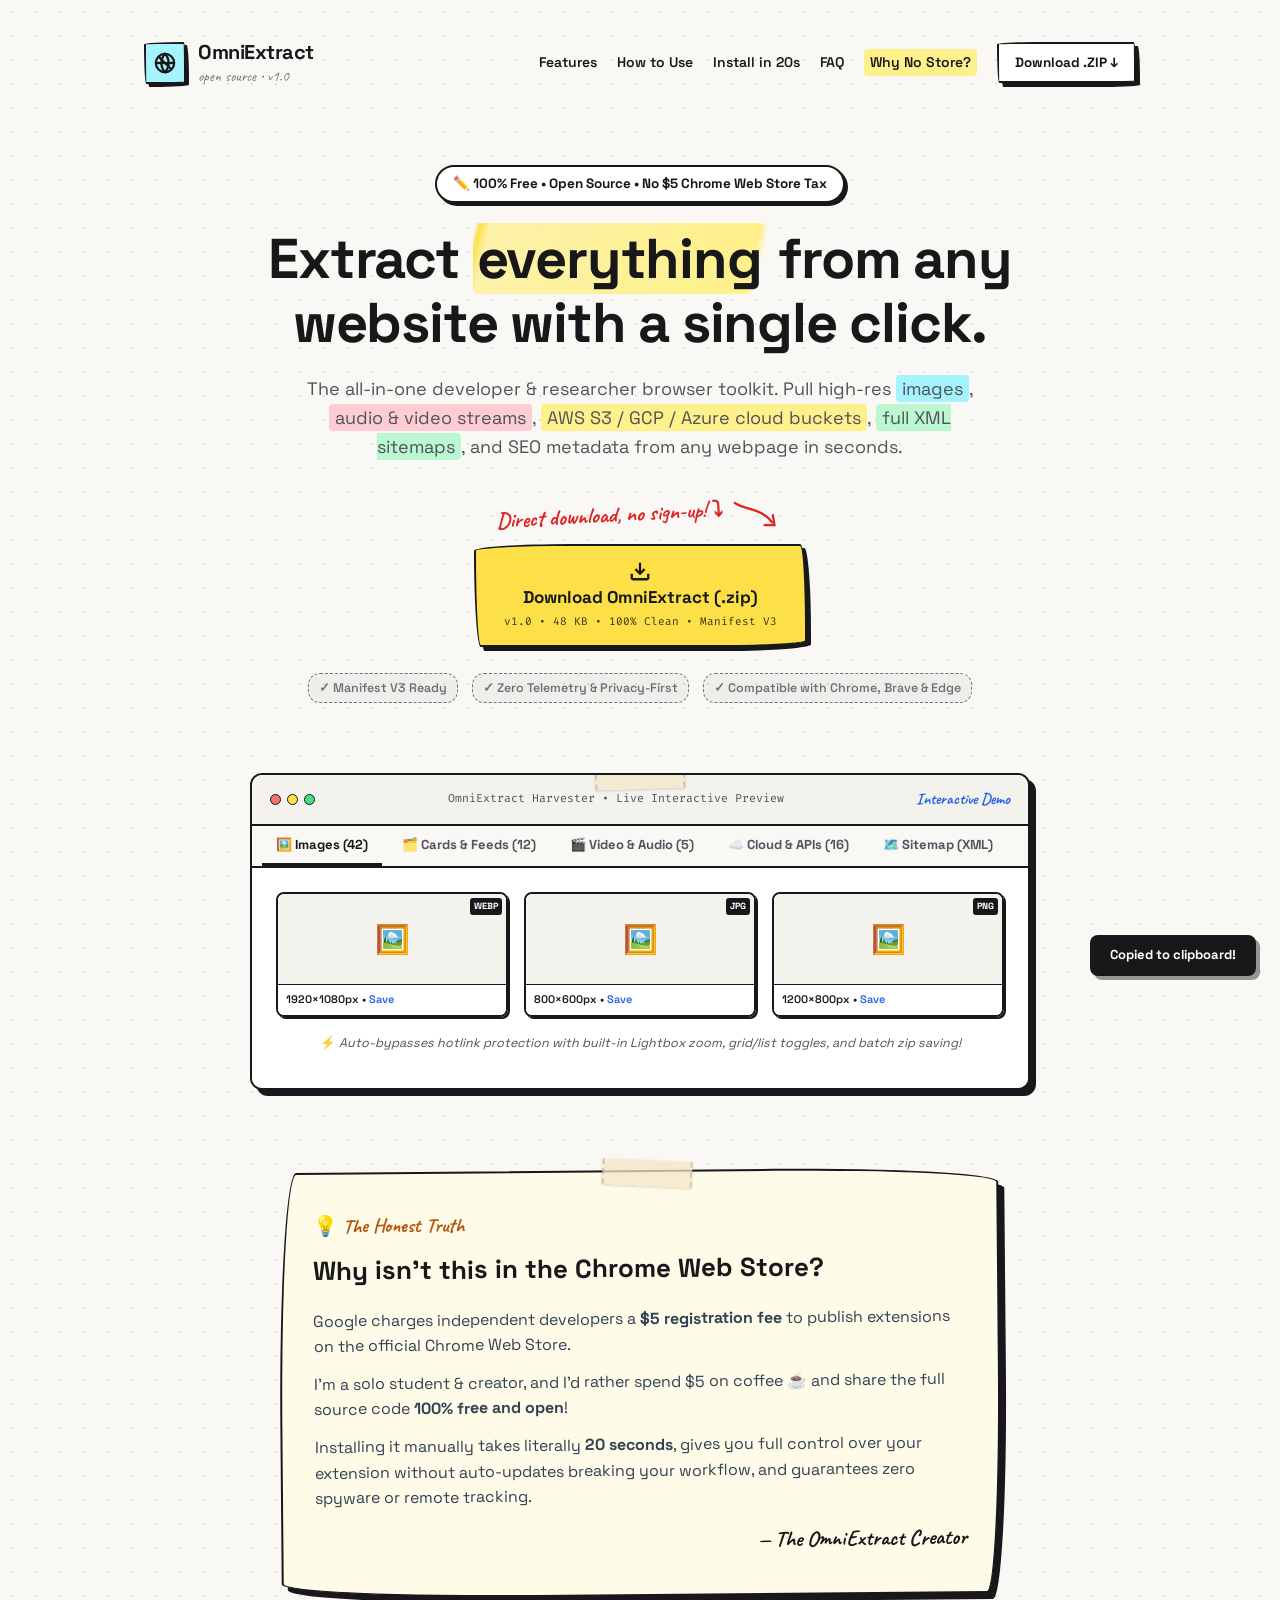
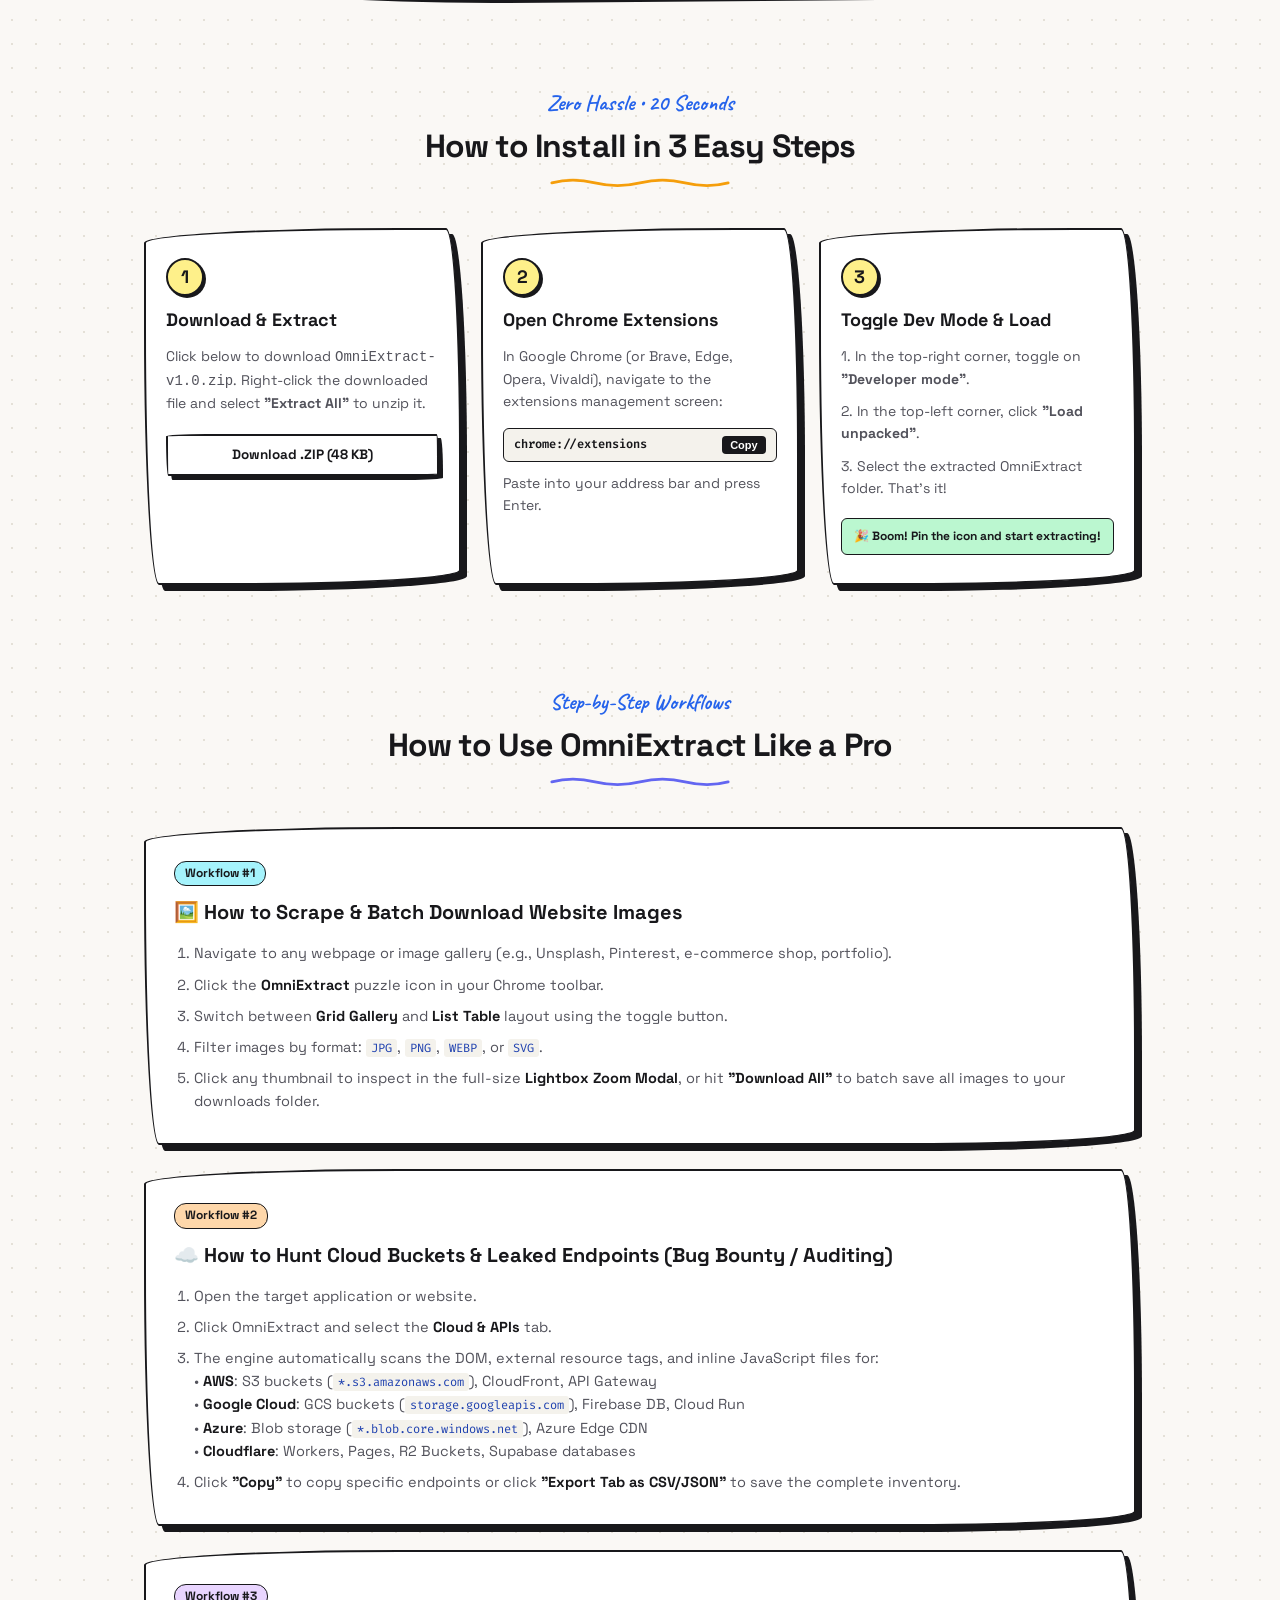
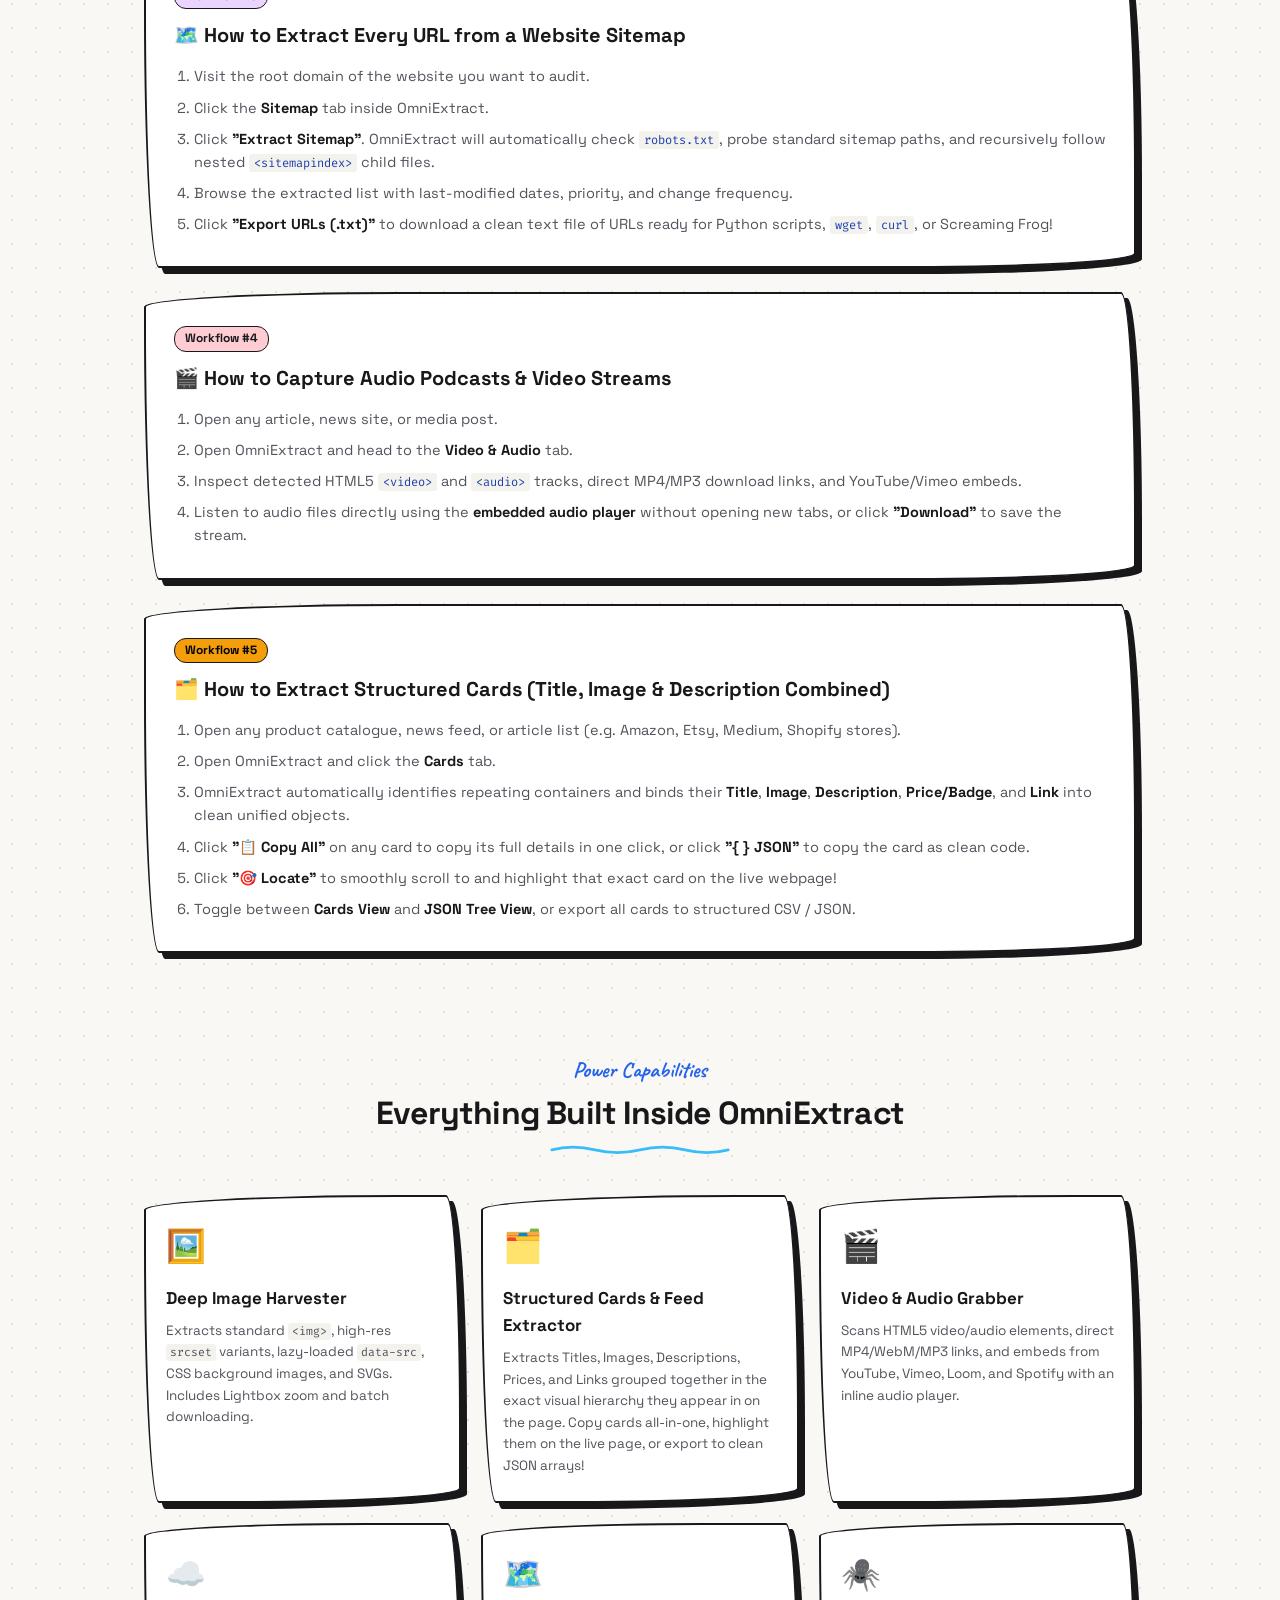
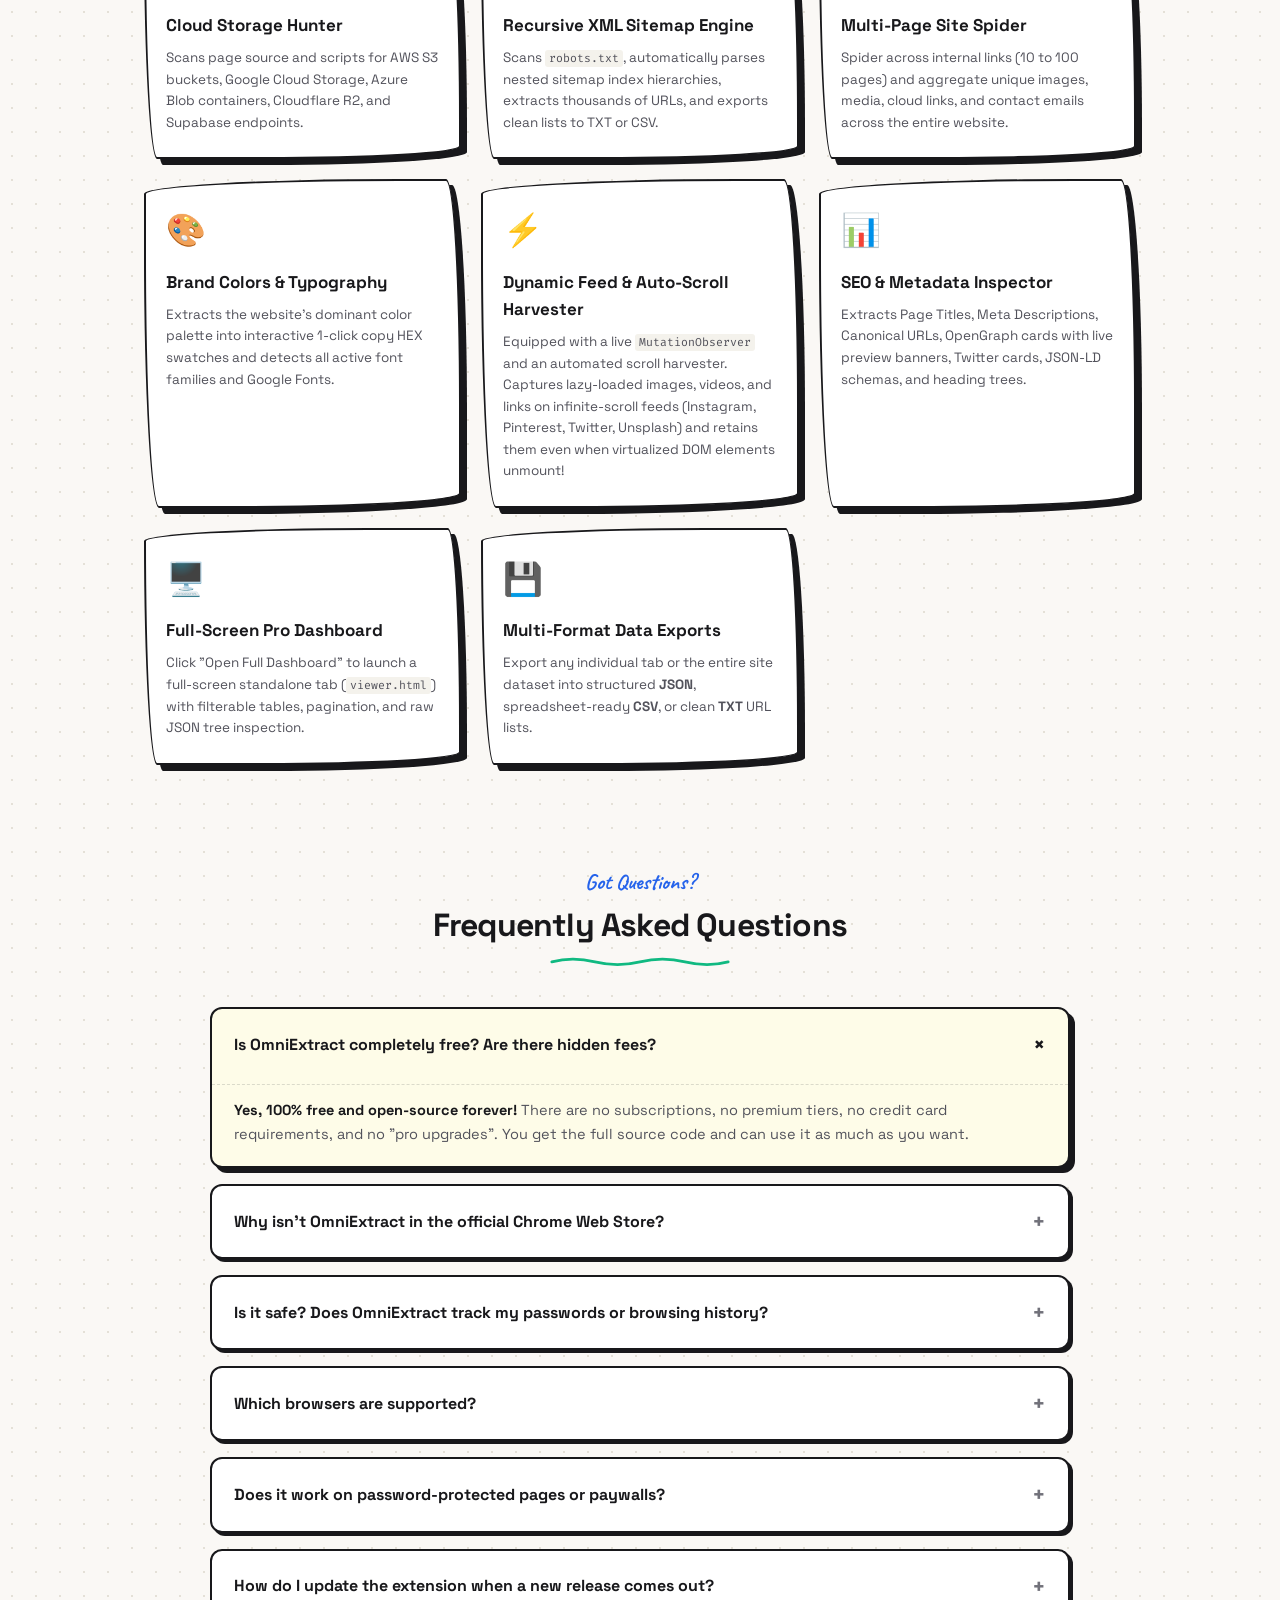
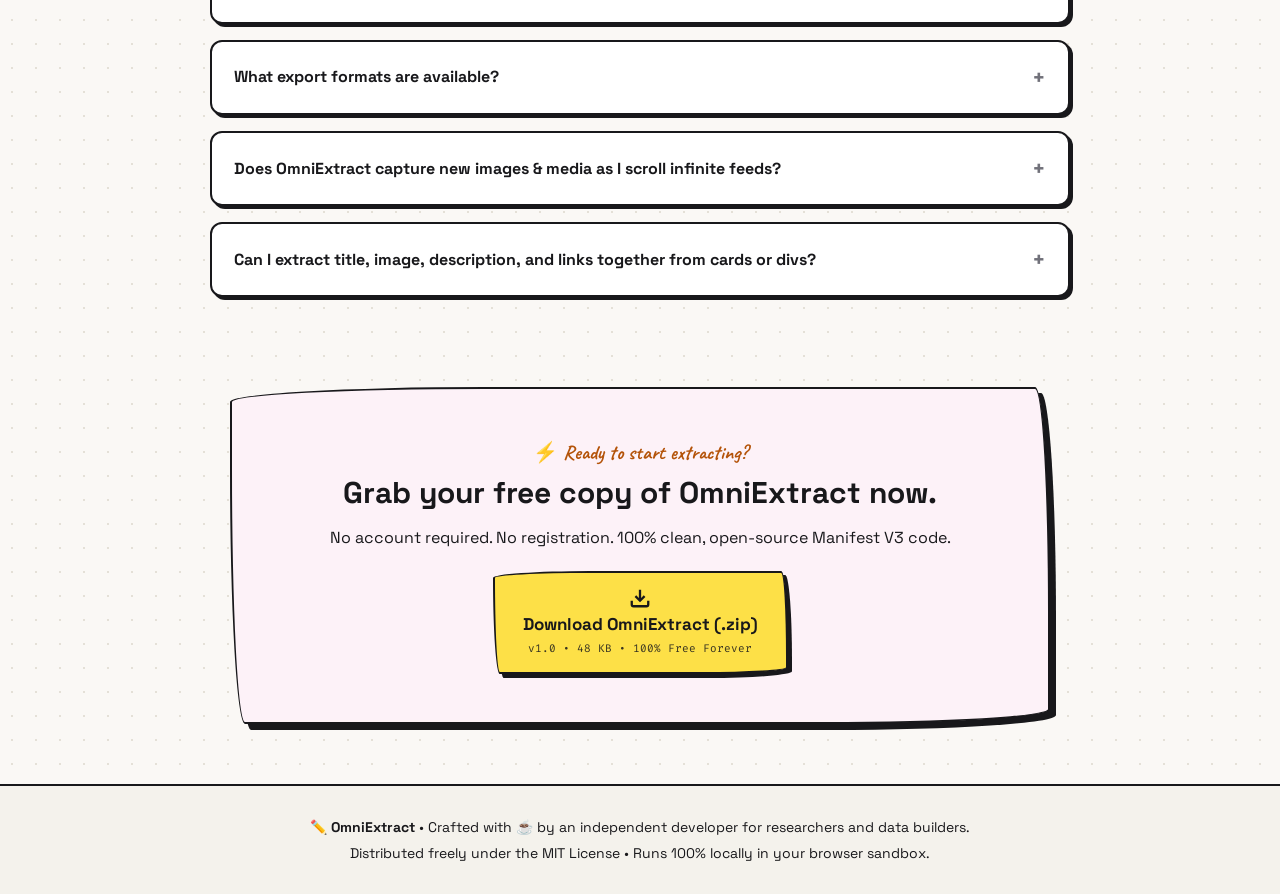
==== website/index.html @ 0bbda132 "Add promotional landing website and offline distribution docs" ====
<!DOCTYPE html>
<html lang="en">
<head>
  <meta charset="UTF-8">
  <meta name="viewport" content="width=device-width, initial-scale=1.0">
  
  <!-- Primary SEO Meta Tags -->
  <title>OmniExtract — The Free Minimalist Web Data, Cloud & Sitemap Harvester</title>
  <meta name="title" content="OmniExtract — The Free Minimalist Web Data, Cloud & Sitemap Harvester">
  <meta name="description" content="OmniExtract is a free, open-source Chrome extension to extract images, video, audio, cloud service links (AWS S3, GCP, Azure Blob), meta descriptions, and whole-website XML sitemaps in 1 click. No Chrome Web Store fee needed.">
  <meta name="keywords" content="chrome extension, web scraper, sitemap extractor, s3 bucket finder, download website images, extract sitemap urls, cloud links extractor, aws s3 extractor, gcp storage finder, video audio scraper, seo metadata extractor, free web scraper extension">
  <meta name="author" content="OmniExtract Open Source Community">
  <meta name="robots" content="index, follow">
  <meta name="theme-color" content="#fde047">
  <link rel="canonical" href="https://omniextract.org/">

  <!-- Open Graph / Facebook -->
  <meta property="og:type" content="website">
  <meta property="og:url" content="https://omniextract.org/">
  <meta property="og:title" content="OmniExtract — The Free Minimalist Web Harvester">
  <meta property="og:description" content="Extract all images, videos, audio, cloud buckets (AWS/GCP/Azure), metadata, and whole-website sitemaps in 1 click. 100% Free and Open Source.">
  <meta property="og:image" content="icons/icon128.png">
  <meta property="og:site_name" content="OmniExtract">

  <!-- Twitter Card -->
  <meta name="twitter:card" content="summary_large_image">
  <meta name="twitter:url" content="https://omniextract.org/">
  <meta name="twitter:title" content="OmniExtract — The Free Minimalist Web Harvester">
  <meta name="twitter:description" content="Extract images, video, audio, cloud buckets, and sitemaps from any website with 1 click. Zero paywalls, zero tracking.">
  <meta name="twitter:image" content="icons/icon128.png">

  <!-- Favicon -->
  <link rel="icon" type="image/png" sizes="32x32" href="icons/icon32.png">
  <link rel="icon" type="image/png" sizes="16x16" href="icons/icon16.png">

  <!-- Google Fonts: Space Grotesk, Caveat, Fira Code -->
  <link rel="preconnect" href="https://fonts.googleapis.com">
  <link rel="preconnect" href="https://fonts.gstatic.com" crossorigin>
  <link href="https://fonts.googleapis.com/css2?family=Caveat:wght@600;700&family=Fira+Code:wght@400;600&family=Space+Grotesk:wght@500;700;800&display=swap" rel="stylesheet">
  
  <link rel="stylesheet" href="style.css">

  <!-- Structured Data: SoftwareApplication, FAQPage, HowTo -->
  <script type="application/ld+json">
  {
    "@context": "https://schema.org",
    "@graph": [
      {
        "@type": "SoftwareApplication",
        "name": "OmniExtract",
        "operatingSystem": "Chrome, Brave, Edge, Opera, Chromium",
        "applicationCategory": "BrowserExtension",
        "description": "A powerful, privacy-first Chrome extension for extracting images, audio, video, cloud buckets (AWS/GCP/Azure), and XML sitemaps.",
        "offers": {
          "@type": "Offer",
          "price": "0.00",
          "priceCurrency": "USD"
        },
        "aggregateRating": {
          "@type": "AggregateRating",
          "ratingValue": "4.9",
          "ratingCount": "128"
        }
      },
      {
        "@type": "HowTo",
        "name": "How to Install OmniExtract Chrome Extension Manually",
        "description": "Install OmniExtract for free without paying the Chrome Web Store tax in 20 seconds.",
        "step": [
          {
            "@type": "HowToStep",
            "name": "Download and Unzip",
            "text": "Download the OmniExtract-v1.0.zip archive and extract it on your computer."
          },
          {
            "@type": "HowToStep",
            "name": "Open Extensions Manager",
            "text": "Navigate to chrome://extensions in your browser address bar."
          },
          {
            "@type": "HowToStep",
            "name": "Enable Developer Mode and Load Unpacked",
            "text": "Turn on Developer mode toggle in the top-right corner, click Load unpacked, and choose the extracted folder."
          }
        ]
      },
      {
        "@type": "FAQPage",
        "mainEntity": [
          {
            "@type": "Question",
            "name": "Why isn't OmniExtract in the Chrome Web Store?",
            "acceptedAnswer": {
              "@type": "Answer",
              "text": "Google charges developers a $5 registration fee to publish on the Chrome Web Store. OmniExtract is built as a 100% free, open-source project, so you can install it directly without middleman fees or auto-update restrictions."
            }
          },
          {
            "@type": "Question",
            "name": "Is OmniExtract safe to use and does it track my browsing?",
            "acceptedAnswer": {
              "@type": "Answer",
              "text": "OmniExtract runs 100% locally inside your browser. It does not send data to any external server, contains zero analytics or telemetry, and all source code is completely unminified and inspectable."
            }
          },
          {
            "@type": "Question",
            "name": "Can OmniExtract extract images and cloud links from password-protected sites?",
            "acceptedAnswer": {
              "@type": "Answer",
              "text": "Yes! Because OmniExtract runs directly within your active browser tab, it has access to the rendered DOM of pages you are logged into, bypassing external scraping barriers."
            }
          },
          {
            "@type": "Question",
            "name": "How do I extract all URLs from an XML sitemap?",
            "acceptedAnswer": {
              "@type": "Answer",
              "text": "Navigate to any website, open OmniExtract, click the Sitemap tab, and click 'Extract Sitemap'. The extension will automatically detect robots.txt, parse nested sitemap indexes, and list all URLs with export options."
            }
          },
          {
            "@type": "Question",
            "name": "Does OmniExtract capture items on infinite scroll pages?",
            "acceptedAnswer": {
              "@type": "Answer",
              "text": "Yes. OmniExtract uses an in-memory accumulator and MutationObserver to capture new images, media, and cloud links dynamically as you scroll, and features an automated hands-free Auto-Scroll harvester engine."
            }
          }
        ]
      }
    ]
  }
  </script>
</head>
<body>

  <!-- Sketchbook Paper Texture -->
  <div class="paper-bg"></div>

  <!-- Header -->
  <header class="header">
    <div class="logo-group">
      <div class="logo-box">
        <svg viewBox="0 0 24 24" width="22" height="22" fill="none" stroke="currentColor" stroke-width="2.5">
          <circle cx="12" cy="12" r="10"/>
          <path d="m4.93 4.93 14.14 14.14"/>
          <path d="M12 2a15.3 15.3 0 0 1 4 10 15.3 15.3 0 0 1-4 10 15.3 15.3 0 0 1-4-10 15.3 15.3 0 0 1 4-10z"/>
          <path d="M2 12h20"/>
        </svg>
      </div>
      <div>
        <span class="logo-title">OmniExtract</span>
        <span class="logo-sub">open source • v1.0</span>
      </div>
    </div>

    <nav class="nav-links">
      <a href="#features" class="nav-item">Features</a>
      <a href="#how-to-use" class="nav-item">How to Use</a>
      <a href="#install" class="nav-item">Install in 20s</a>
      <a href="#faq" class="nav-item">FAQ</a>
      <a href="#why-no-store" class="nav-item highlight-link">Why No Store?</a>
      <a href="OmniExtract-v1.0.zip" download class="btn-sketchy btn-sm header-cta">
        Download .ZIP ↓
      </a>
    </nav>
  </header>

  <!-- Hero Section -->
  <main class="container">
    <section class="hero-section">
      <div class="badge-tag">
        <span>✏️ 100% Free • Open Source • No $5 Chrome Web Store Tax</span>
      </div>

      <h1 class="hero-heading">
        Extract <span class="marker-yellow">everything</span> from any website with a single click.
      </h1>

      <p class="hero-subtext">
        The all-in-one developer & researcher browser toolkit. Pull high-res 
        <span class="highlight-cyan">images</span>, <span class="highlight-pink">audio & video streams</span>, 
        <span class="highlight-yellow">AWS S3 / GCP / Azure cloud buckets</span>, 
        <span class="highlight-green">full XML sitemaps</span>, and SEO metadata from any webpage in seconds.
      </p>

      <!-- Primary CTA Area with Hand-drawn Arrow -->
      <div class="cta-wrapper">
        <div class="doodle-arrow-container">
          <span class="doodle-note">Direct download, no sign-up! ⤵</span>
          <svg class="hand-arrow" viewBox="0 0 60 40" width="55" height="36" fill="none" stroke="currentColor" stroke-width="2.5">
            <path d="M5 5 C 20 15, 35 10, 48 28"/>
            <path d="M38 30 L 50 30 L 48 18"/>
          </svg>
        </div>

        <a href="OmniExtract-v1.0.zip" download class="btn-sketchy btn-lg btn-download">
          <svg viewBox="0 0 24 24" width="22" height="22" fill="none" stroke="currentColor" stroke-width="2.5">
            <path d="M21 15v4a2 2 0 0 1-2 2H5a2 2 0 0 1-2-2v-4"/>
            <polyline points="7 10 12 15 17 10"/>
            <line x1="12" x2="12" y1="15" y2="3"/>
          </svg>
          <span>Download OmniExtract (.zip)</span>
          <span class="btn-sub">v1.0 • 48 KB • 100% Clean • Manifest V3</span>
        </a>

        <div class="trust-pills">
          <span class="pill-item">✓ Manifest V3 Ready</span>
          <span class="pill-item">✓ Zero Telemetry & Privacy-First</span>
          <span class="pill-item">✓ Compatible with Chrome, Brave & Edge</span>
        </div>
      </div>
    </section>

    <!-- Interactive Sketchy UI Mockup -->
    <section class="mockup-section">
      <div class="sketch-card mockup-box">
        <div class="tape-strip top-tape"></div>
        <div class="mockup-header">
          <div class="window-dots">
            <span class="dot dot-red"></span>
            <span class="dot dot-yellow"></span>
            <span class="dot dot-green"></span>
          </div>
          <span class="mockup-url">OmniExtract Harvester • Live Interactive Preview</span>
          <span class="sketch-badge">Interactive Demo</span>
        </div>

        <!-- Mockup Tab Bar -->
        <div class="mockup-tabs">
          <button class="m-tab active" data-target="m-images">🖼️ Images (42)</button>
          <button class="m-tab" data-target="m-cards">🗂️ Cards & Feeds (12)</button>
          <button class="m-tab" data-target="m-media">🎬 Video & Audio (5)</button>
          <button class="m-tab" data-target="m-cloud">☁️ Cloud & APIs (16)</button>
          <button class="m-tab" data-target="m-sitemap">🗺️ Sitemap (XML)</button>
        </div>

        <!-- Mockup Screen Content -->
        <div class="mockup-body">
          <!-- View 1: Images -->
          <div class="m-view active" id="m-images">
            <div class="sketch-grid">
              <div class="sketch-tile">
                <div class="tile-img-box">
                  <span class="doodle-img-icon">🖼️</span>
                  <span class="tile-badge">WEBP</span>
                </div>
                <div class="tile-info">1920×1080px • <span class="action-txt">Save</span></div>
              </div>
              <div class="sketch-tile">
                <div class="tile-img-box">
                  <span class="doodle-img-icon">🖼️</span>
                  <span class="tile-badge">JPG</span>
                </div>
                <div class="tile-info">800×600px • <span class="action-txt">Save</span></div>
              </div>
              <div class="sketch-tile">
                <div class="tile-img-box">
                  <span class="doodle-img-icon">🖼️</span>
                  <span class="tile-badge">PNG</span>
                </div>
                <div class="tile-info">1200×800px • <span class="action-txt">Save</span></div>
              </div>
            </div>
            <div class="m-caption">
              ⚡ <em>Auto-bypasses hotlink protection with built-in Lightbox zoom, grid/list toggles, and batch zip saving!</em>
            </div>
          </div>

          <!-- View 2: Cards & Structured Feeds -->
          <div class="m-view" id="m-cards">
            <div class="sketch-list">
              <div class="sketch-list-row" style="align-items: flex-start; gap: 12px;">
                <div style="width: 48px; height: 44px; background: #e2e8f0; border: 1.5px solid #000; border-radius: 4px; display: flex; align-items: center; justify-content: center; font-size: 20px; flex-shrink: 0;">👟</div>
                <div class="row-text" style="flex: 1;">
                  <div style="display: flex; justify-content: space-between; align-items: center;">
                    <strong>Nike Air Max Pro 2026</strong>
                    <span class="sketch-pill pill-orange">$149.99</span>
                  </div>
                  <small style="display: block; margin-top: 2px;">Running shoes with air cushioning and breathable mesh.</small>
                  <div style="display: flex; gap: 10px; margin-top: 4px; font-size: 11px;">
                    <span class="action-txt">📋 Copy All</span>
                    <span class="action-txt">{ } JSON</span>
                    <span class="action-txt">🎯 Locate</span>
                  </div>
                </div>
              </div>

              <div class="sketch-list-row" style="align-items: flex-start; gap: 12px;">
                <div style="width: 48px; height: 44px; background: #e2e8f0; border: 1.5px solid #000; border-radius: 4px; display: flex; align-items: center; justify-content: center; font-size: 20px; flex-shrink: 0;">☁️</div>
                <div class="row-text" style="flex: 1;">
                  <div style="display: flex; justify-content: space-between; align-items: center;">
                    <strong>AWS Multi-Cloud Solution</strong>
                    <span class="sketch-pill pill-cyan">Architecture</span>
                  </div>
                  <small style="display: block; margin-top: 2px;">High availability S3 storage and Dataproc compute analytics.</small>
                  <div style="display: flex; gap: 10px; margin-top: 4px; font-size: 11px;">
                    <span class="action-txt">📋 Copy All</span>
                    <span class="action-txt">{ } JSON</span>
                    <span class="action-txt">🎯 Locate</span>
                  </div>
                </div>
              </div>
            </div>
            <div class="m-caption">
              ⚡ <em>Extracts Title, Image, Description, Price, and Link together in exact visual order!</em>
            </div>
          </div>

          <!-- View 3: Video & Audio -->
          <div class="m-view" id="m-media">
            <div class="sketch-list">
              <div class="sketch-list-row">
                <span class="row-icon">🎬</span>
                <div class="row-text">
                  <strong>Cloud-Architecture-Demo.mp4</strong>
                  <small>HTML5 Video Element • 1080p</small>
                </div>
                <span class="sketch-pill pill-pink">MP4</span>
              </div>
              <div class="sketch-list-row">
                <span class="row-icon">🎧</span>
                <div class="row-text">
                  <strong>Engineering-Podcast-Ep-1.mp3</strong>
                  <small>Playable inline audio player embedded</small>
                </div>
                <span class="sketch-pill pill-cyan">MP3</span>
              </div>
              <div class="sketch-list-row">
                <span class="row-icon">📺</span>
                <div class="row-text">
                  <strong>YouTube Cloud Walkthrough</strong>
                  <small>Embedded &lt;iframe&gt; player</small>
                </div>
                <span class="sketch-pill pill-yellow">YOUTUBE</span>
              </div>
            </div>
          </div>

          <!-- View 3: Cloud & APIs -->
          <div class="m-view" id="m-cloud">
            <div class="sketch-list">
              <div class="sketch-list-row">
                <span class="row-icon">☁️</span>
                <div class="row-text">
                  <code>https://my-bucket.s3.amazonaws.com/data.parquet</code>
                  <small>AWS • S3 Object Storage</small>
                </div>
                <span class="sketch-pill pill-orange">AWS</span>
              </div>
              <div class="sketch-list-row">
                <span class="row-icon">🗄️</span>
                <div class="row-text">
                  <code>https://storage.googleapis.com/analytics/lake.csv</code>
                  <small>Google Cloud • Storage Bucket</small>
                </div>
                <span class="sketch-pill pill-blue">GCP</span>
              </div>
              <div class="sketch-list-row">
                <span class="row-icon">📦</span>
                <div class="row-text">
                  <code>https://corp.blob.core.windows.net/backups.tar.gz</code>
                  <small>Microsoft Azure • Blob Storage Container</small>
                </div>
                <span class="sketch-pill pill-cyan">AZURE</span>
              </div>
            </div>
          </div>

          <!-- View 4: Sitemap -->
          <div class="m-view" id="m-sitemap">
            <div class="sketch-sitemap">
              <div class="sitemap-tag">✅ Discovered via <code>robots.txt</code> &bull; 7 URLs Found</div>
              <ul class="sitemap-tree">
                <li>📄 <code>/index.html</code> (Priority: 1.0 &bull; Daily)</li>
                <li>📄 <code>/products/s3-accelerator.html</code> (Priority: 0.9 &bull; Weekly)</li>
                <li>📄 <code>/products/gcs-connector.html</code> (Priority: 0.9 &bull; Weekly)</li>
                <li>📄 <code>/whitepapers/cloud-benchmark.pdf</code> (Document Link)</li>
              </ul>
            </div>
          </div>
        </div>
      </div>
    </section>

    <!-- Why Not on the Chrome Web Store? (The Relatable Story Card) -->
    <section id="why-no-store" class="why-card-section">
      <div class="sketch-card tape-card">
        <div class="tape-strip center-tape"></div>
        <div class="story-content">
          <span class="sketch-tag">💡 The Honest Truth</span>
          <h2>Why isn't this in the Chrome Web Store?</h2>
          <p>
            Google charges independent developers a <strong>$5 registration fee</strong> to publish extensions 
            on the official Chrome Web Store.
          </p>
          <p>
            I'm a solo student & creator, and I'd rather spend $5 on coffee ☕ and share the full source code 
            <strong>100% free and open</strong>!
          </p>
          <p>
            Installing it manually takes literally <strong>20 seconds</strong>, gives you full control over 
            your extension without auto-updates breaking your workflow, and guarantees zero spyware or remote tracking.
          </p>
          <div class="story-signature">
            <span>— The OmniExtract Creator</span>
          </div>
        </div>
      </div>
    </section>

    <!-- 3-Step Installation Guide -->
    <section id="install" class="install-section">
      <div class="section-title-wrap">
        <span class="sub-label">Zero Hassle • 20 Seconds</span>
        <h2 class="section-title">How to Install in 3 Easy Steps</h2>
        <svg class="squiggly-underline" viewBox="0 0 200 12" width="180" height="12">
          <path d="M2 7 Q 25 1, 50 7 T 100 7 T 150 7 T 198 7" fill="none" stroke="#f59e0b" stroke-width="3" stroke-linecap="round"/>
        </svg>
      </div>

      <div class="steps-grid">
        <!-- Step 1 -->
        <div class="sketch-card step-card">
          <div class="step-num">1</div>
          <h3>Download & Extract</h3>
          <p>Click below to download <code>OmniExtract-v1.0.zip</code>. Right-click the downloaded file and select <strong>"Extract All"</strong> to unzip it.</p>
          <a href="OmniExtract-v1.0.zip" download class="btn-sketchy btn-sm" style="margin-top: 10px;">
            Download .ZIP (48 KB)
          </a>
        </div>

        <!-- Step 2 -->
        <div class="sketch-card step-card">
          <div class="step-num">2</div>
          <h3>Open Chrome Extensions</h3>
          <p>In Google Chrome (or Brave, Edge, Opera, Vivaldi), navigate to the extensions management screen:</p>
          <div class="code-copy-box">
            <code>chrome://extensions</code>
            <button class="copy-btn" id="btnCopyUrl" title="Copy to clipboard">Copy</button>
          </div>
          <p class="step-hint">Paste into your address bar and press Enter.</p>
        </div>

        <!-- Step 3 -->
        <div class="sketch-card step-card">
          <div class="step-num">3</div>
          <h3>Toggle Dev Mode & Load</h3>
          <p>1. In the top-right corner, toggle on <strong>"Developer mode"</strong>.</p>
          <p>2. In the top-left corner, click <strong>"Load unpacked"</strong>.</p>
          <p>3. Select the extracted OmniExtract folder. That's it!</p>
          <div class="ready-badge">🎉 Boom! Pin the icon and start extracting!</div>
        </div>
      </div>
    </section>

    <!-- Detailed "How to Use" Guide (User Workflows) -->
    <section id="how-to-use" class="how-to-use-section">
      <div class="section-title-wrap">
        <span class="sub-label">Step-by-Step Workflows</span>
        <h2 class="section-title">How to Use OmniExtract Like a Pro</h2>
        <svg class="squiggly-underline" viewBox="0 0 200 12" width="180" height="12">
          <path d="M2 7 Q 25 1, 50 7 T 100 7 T 150 7 T 198 7" fill="none" stroke="#6366f1" stroke-width="3" stroke-linecap="round"/>
        </svg>
      </div>

      <div class="workflows-container">
        <!-- Workflow 1: Images -->
        <div class="sketch-card workflow-card">
          <div class="wf-badge">Workflow #1</div>
          <h3>🖼️ How to Scrape & Batch Download Website Images</h3>
          <ol class="wf-steps">
            <li>Navigate to any webpage or image gallery (e.g., Unsplash, Pinterest, e-commerce shop, portfolio).</li>
            <li>Click the <strong>OmniExtract</strong> puzzle icon in your Chrome toolbar.</li>
            <li>Switch between <strong>Grid Gallery</strong> and <strong>List Table</strong> layout using the toggle button.</li>
            <li>Filter images by format: <code>JPG</code>, <code>PNG</code>, <code>WEBP</code>, or <code>SVG</code>.</li>
            <li>Click any thumbnail to inspect in the full-size <strong>Lightbox Zoom Modal</strong>, or hit <strong>"Download All"</strong> to batch save all images to your downloads folder.</li>
          </ol>
        </div>

        <!-- Workflow 2: Cloud Buckets -->
        <div class="sketch-card workflow-card">
          <div class="wf-badge wf-badge-orange">Workflow #2</div>
          <h3>☁️ How to Hunt Cloud Buckets & Leaked Endpoints (Bug Bounty / Auditing)</h3>
          <ol class="wf-steps">
            <li>Open the target application or website.</li>
            <li>Click OmniExtract and select the <strong>Cloud & APIs</strong> tab.</li>
            <li>The engine automatically scans the DOM, external resource tags, and inline JavaScript files for:
              <br>• <strong>AWS</strong>: S3 buckets (<code>*.s3.amazonaws.com</code>), CloudFront, API Gateway
              <br>• <strong>Google Cloud</strong>: GCS buckets (<code>storage.googleapis.com</code>), Firebase DB, Cloud Run
              <br>• <strong>Azure</strong>: Blob storage (<code>*.blob.core.windows.net</code>), Azure Edge CDN
              <br>• <strong>Cloudflare</strong>: Workers, Pages, R2 Buckets, Supabase databases
            </li>
            <li>Click <strong>"Copy"</strong> to copy specific endpoints or click <strong>"Export Tab as CSV/JSON"</strong> to save the complete inventory.</li>
          </ol>
        </div>

        <!-- Workflow 3: Sitemaps -->
        <div class="sketch-card workflow-card">
          <div class="wf-badge wf-badge-purple">Workflow #3</div>
          <h3>🗺️ How to Extract Every URL from a Website Sitemap</h3>
          <ol class="wf-steps">
            <li>Visit the root domain of the website you want to audit.</li>
            <li>Click the <strong>Sitemap</strong> tab inside OmniExtract.</li>
            <li>Click <strong>"Extract Sitemap"</strong>. OmniExtract will automatically check <code>robots.txt</code>, probe standard sitemap paths, and recursively follow nested <code>&lt;sitemapindex&gt;</code> child files.</li>
            <li>Browse the extracted list with last-modified dates, priority, and change frequency.</li>
            <li>Click <strong>"Export URLs (.txt)"</strong> to download a clean text file of URLs ready for Python scripts, <code>wget</code>, <code>curl</code>, or Screaming Frog!</li>
          </ol>
        </div>

        <!-- Workflow 4: Video & Audio -->
        <div class="sketch-card workflow-card">
          <div class="wf-badge wf-badge-pink">Workflow #4</div>
          <h3>🎬 How to Capture Audio Podcasts & Video Streams</h3>
          <ol class="wf-steps">
            <li>Open any article, news site, or media post.</li>
            <li>Open OmniExtract and head to the <strong>Video & Audio</strong> tab.</li>
            <li>Inspect detected HTML5 <code>&lt;video&gt;</code> and <code>&lt;audio&gt;</code> tracks, direct MP4/MP3 download links, and YouTube/Vimeo embeds.</li>
            <li>Listen to audio files directly using the <strong>embedded audio player</strong> without opening new tabs, or click <strong>"Download"</strong> to save the stream.</li>
          </ol>
        </div>

        <!-- Workflow 5: Structured Cards & Feeds -->
        <div class="sketch-card workflow-card">
          <div class="wf-badge" style="background:#f59e0b; color:#000;">Workflow #5</div>
          <h3>🗂️ How to Extract Structured Cards (Title, Image & Description Combined)</h3>
          <ol class="wf-steps">
            <li>Open any product catalogue, news feed, or article list (e.g. Amazon, Etsy, Medium, Shopify stores).</li>
            <li>Open OmniExtract and click the <strong>Cards</strong> tab.</li>
            <li>OmniExtract automatically identifies repeating containers and binds their <strong>Title</strong>, <strong>Image</strong>, <strong>Description</strong>, <strong>Price/Badge</strong>, and <strong>Link</strong> into clean unified objects.</li>
            <li>Click <strong>"📋 Copy All"</strong> on any card to copy its full details in one click, or click <strong>"{ } JSON"</strong> to copy the card as clean code.</li>
            <li>Click <strong>"🎯 Locate"</strong> to smoothly scroll to and highlight that exact card on the live webpage!</li>
            <li>Toggle between <strong>Cards View</strong> and <strong>JSON Tree View</strong>, or export all cards to structured CSV / JSON.</li>
          </ol>
        </div>
      </div>
    </section>

    <!-- Comprehensive Feature Grid -->
    <section id="features" class="features-section">
      <div class="section-title-wrap">
        <span class="sub-label">Power Capabilities</span>
        <h2 class="section-title">Everything Built Inside OmniExtract</h2>
        <svg class="squiggly-underline" viewBox="0 0 200 12" width="180" height="12">
          <path d="M2 7 Q 25 1, 50 7 T 100 7 T 150 7 T 198 7" fill="none" stroke="#38bdf8" stroke-width="3" stroke-linecap="round"/>
        </svg>
      </div>

      <div class="features-grid">
        <div class="sketch-card feat-card">
          <div class="feat-icon">🖼️</div>
          <h3>Deep Image Harvester</h3>
          <p>Extracts standard <code>&lt;img&gt;</code>, high-res <code>srcset</code> variants, lazy-loaded <code>data-src</code>, CSS background images, and SVGs. Includes Lightbox zoom and batch downloading.</p>
        </div>

        <div class="sketch-card feat-card">
          <div class="feat-icon">🗂️</div>
          <h3>Structured Cards & Feed Extractor</h3>
          <p>Extracts Titles, Images, Descriptions, Prices, and Links grouped together in the exact visual hierarchy they appear in on the page. Copy cards all-in-one, highlight them on the live page, or export to clean JSON arrays!</p>
        </div>

        <div class="sketch-card feat-card">
          <div class="feat-icon">🎬</div>
          <h3>Video & Audio Grabber</h3>
          <p>Scans HTML5 video/audio elements, direct MP4/WebM/MP3 links, and embeds from YouTube, Vimeo, Loom, and Spotify with an inline audio player.</p>
        </div>

        <div class="sketch-card feat-card">
          <div class="feat-icon">☁️</div>
          <h3>Cloud Storage Hunter</h3>
          <p>Scans page source and scripts for AWS S3 buckets, Google Cloud Storage, Azure Blob containers, Cloudflare R2, and Supabase endpoints.</p>
        </div>

        <div class="sketch-card feat-card">
          <div class="feat-icon">🗺️</div>
          <h3>Recursive XML Sitemap Engine</h3>
          <p>Scans <code>robots.txt</code>, automatically parses nested sitemap index hierarchies, extracts thousands of URLs, and exports clean lists to TXT or CSV.</p>
        </div>

        <div class="sketch-card feat-card">
          <div class="feat-icon">🕷️</div>
          <h3>Multi-Page Site Spider</h3>
          <p>Spider across internal links (10 to 100 pages) and aggregate unique images, media, cloud links, and contact emails across the entire website.</p>
        </div>

        <div class="sketch-card feat-card">
          <div class="feat-icon">🎨</div>
          <h3>Brand Colors & Typography</h3>
          <p>Extracts the website's dominant color palette into interactive 1-click copy HEX swatches and detects all active font families and Google Fonts.</p>
        </div>

        <div class="sketch-card feat-card">
          <div class="feat-icon">⚡</div>
          <h3>Dynamic Feed & Auto-Scroll Harvester</h3>
          <p>Equipped with a live <code>MutationObserver</code> and an automated scroll harvester. Captures lazy-loaded images, videos, and links on infinite-scroll feeds (Instagram, Pinterest, Twitter, Unsplash) and retains them even when virtualized DOM elements unmount!</p>
        </div>

        <div class="sketch-card feat-card">
          <div class="feat-icon">📊</div>
          <h3>SEO & Metadata Inspector</h3>
          <p>Extracts Page Titles, Meta Descriptions, Canonical URLs, OpenGraph cards with live preview banners, Twitter cards, JSON-LD schemas, and heading trees.</p>
        </div>

        <div class="sketch-card feat-card">
          <div class="feat-icon">🖥️</div>
          <h3>Full-Screen Pro Dashboard</h3>
          <p>Click "Open Full Dashboard" to launch a full-screen standalone tab (<code>viewer.html</code>) with filterable tables, pagination, and raw JSON tree inspection.</p>
        </div>

        <div class="sketch-card feat-card">
          <div class="feat-icon">💾</div>
          <h3>Multi-Format Data Exports</h3>
          <p>Export any individual tab or the entire site dataset into structured <strong>JSON</strong>, spreadsheet-ready <strong>CSV</strong>, or clean <strong>TXT</strong> URL lists.</p>
        </div>
      </div>
    </section>

    <!-- Comprehensive Sketched FAQ Section -->
    <section id="faq" class="faq-section">
      <div class="section-title-wrap">
        <span class="sub-label">Got Questions?</span>
        <h2 class="section-title">Frequently Asked Questions</h2>
        <svg class="squiggly-underline" viewBox="0 0 200 12" width="180" height="12">
          <path d="M2 7 Q 25 1, 50 7 T 100 7 T 150 7 T 198 7" fill="none" stroke="#10b981" stroke-width="3" stroke-linecap="round"/>
        </svg>
      </div>

      <div class="faq-container">
        <!-- FAQ 1 -->
        <details class="sketch-card faq-card" open>
          <summary class="faq-question">
            <span>Is OmniExtract completely free? Are there hidden fees?</span>
            <span class="faq-toggle">+</span>
          </summary>
          <div class="faq-answer">
            <p><strong>Yes, 100% free and open-source forever!</strong> There are no subscriptions, no premium tiers, no credit card requirements, and no "pro upgrades". You get the full source code and can use it as much as you want.</p>
          </div>
        </details>

        <!-- FAQ 2 -->
        <details class="sketch-card faq-card">
          <summary class="faq-question">
            <span>Why isn't OmniExtract in the official Chrome Web Store?</span>
            <span class="faq-toggle">+</span>
          </summary>
          <div class="faq-answer">
            <p>Google requires all developers to pay a <strong>$5 registration fee</strong> before publishing any extension to the Chrome Web Store. Since this is an independent, non-commercial tool, we chose to host the code for free here so anyone can download the ZIP and load it in 20 seconds. It also gives you total freedom to inspect every line of code!</p>
          </div>
        </details>

        <!-- FAQ 3 -->
        <details class="sketch-card faq-card">
          <summary class="faq-question">
            <span>Is it safe? Does OmniExtract track my passwords or browsing history?</span>
            <span class="faq-toggle">+</span>
          </summary>
          <div class="faq-answer">
            <p><strong>OmniExtract is 100% safe and privacy-first.</strong> The extension runs entirely locally inside your browser sandbox. It makes zero network calls to external analytics, tracking servers, or telemetry. Your extracted data never leaves your machine.</p>
          </div>
        </details>

        <!-- FAQ 4 -->
        <details class="sketch-card faq-card">
          <summary class="faq-question">
            <span>Which browsers are supported?</span>
            <span class="faq-toggle">+</span>
          </summary>
          <div class="faq-answer">
            <p>OmniExtract is built on <strong>Chrome Manifest V3</strong> and is fully compatible with all Chromium-based browsers, including: <strong>Google Chrome</strong>, <strong>Brave Browser</strong>, <strong>Microsoft Edge</strong>, <strong>Opera</strong>, <strong>Vivaldi</strong>, and <strong>Arc</strong>.</p>
          </div>
        </details>

        <!-- FAQ 5 -->
        <details class="sketch-card faq-card">
          <summary class="faq-question">
            <span>Does it work on password-protected pages or paywalls?</span>
            <span class="faq-toggle">+</span>
          </summary>
          <div class="faq-answer">
            <p><strong>Yes!</strong> Unlike external scraping bots that get blocked by Cloudflare or login screens, OmniExtract operates inside your active tab using your authenticated browser session. If you can see the page in your browser, OmniExtract can extract it.</p>
          </div>
        </details>

        <!-- FAQ 6 -->
        <details class="sketch-card faq-card">
          <summary class="faq-question">
            <span>How do I update the extension when a new release comes out?</span>
            <span class="faq-toggle">+</span>
          </summary>
          <div class="faq-answer">
            <p>Simply download the updated <code>OmniExtract-v1.0.zip</code> file, extract and replace the files inside your existing OmniExtract folder, open <code>chrome://extensions</code>, and click the <strong>circular reload arrow (🔄)</strong> on the OmniExtract card. Your extension updates instantly with all your settings preserved.</p>
          </div>
        </details>

        <!-- FAQ 7 -->
        <details class="sketch-card faq-card">
          <summary class="faq-question">
            <span>What export formats are available?</span>
            <span class="faq-toggle">+</span>
          </summary>
          <div class="faq-answer">
            <p>You can export data in three standard formats:
              <br>• <strong>JSON</strong>: Complete nested data structure including dimensions, alt texts, cloud providers, and timestamps.
              <br>• <strong>CSV</strong>: Clean spreadsheet format ready for Microsoft Excel, Google Sheets, or Pandas.
              <br>• <strong>TXT</strong>: Clean list of raw URLs (one per line) ready for command-line tools like <code>wget</code>, <code>curl</code>, or custom Python scripts.
            </p>
          </div>
        </details>

        <!-- FAQ 8 -->
        <details class="sketch-card faq-card">
          <summary class="faq-question">
            <span>Does OmniExtract capture new images & media as I scroll infinite feeds?</span>
            <span class="faq-toggle">+</span>
          </summary>
          <div class="faq-answer">
            <p><strong>Yes, seamlessly!</strong> OmniExtract runs an intelligent in-memory accumulator and an active <code>MutationObserver</code>. As you scroll down dynamic feeds (like Pinterest, Instagram, Twitter/X, or e-commerce catalogues), new images and media are automatically captured in real time. Even if virtualized frameworks remove older elements from the screen DOM to save memory, OmniExtract retains them all in memory. You can also click the <strong>⚡ Auto-Scroll</strong> button to let OmniExtract harvest the entire feed hands-free!</p>
          </div>
        </details>

        <!-- FAQ 9 -->
        <details class="sketch-card faq-card">
          <summary class="faq-question">
            <span>Can I extract title, image, description, and links together from cards or divs?</span>
            <span class="faq-toggle">+</span>
          </summary>
          <div class="faq-answer">
            <p><strong>Yes, exactly in their original hierarchy!</strong> Open the <strong>Cards</strong> tab. OmniExtract identifies repeating containers (product cards, article previews, listings) and groups their <strong>Title</strong>, <strong>Image</strong>, <strong>Description</strong>, <strong>Price/Badge</strong>, and <strong>Link</strong> into cohesive units. You can click <strong>"📋 Copy All"</strong> to grab the complete card in one click, click <strong>"🎯 Locate"</strong> to flash the container on the webpage, or export all cards as a structured JSON array or CSV!</p>
          </div>
        </details>
      </div>
    </section>

    <!-- Bottom Download Banner -->
    <section class="bottom-banner">
      <div class="sketch-card banner-box">
        <span class="sketch-tag">⚡ Ready to start extracting?</span>
        <h2>Grab your free copy of OmniExtract now.</h2>
        <p>No account required. No registration. 100% clean, open-source Manifest V3 code.</p>
        <div style="margin-top: 20px;">
          <a href="OmniExtract-v1.0.zip" download class="btn-sketchy btn-lg btn-download">
            <svg viewBox="0 0 24 24" width="22" height="22" fill="none" stroke="currentColor" stroke-width="2.5">
              <path d="M21 15v4a2 2 0 0 1-2 2H5a2 2 0 0 1-2-2v-4"/>
              <polyline points="7 10 12 15 17 10"/>
              <line x1="12" x2="12" y1="15" y2="3"/>
            </svg>
            <span>Download OmniExtract (.zip)</span>
            <span class="btn-sub">v1.0 • 48 KB • 100% Free Forever</span>
          </a>
        </div>
      </div>
    </section>

  </main>

  <!-- Sketchy Footer -->
  <footer class="footer">
    <div class="footer-content">
      <p>✏️ <strong>OmniExtract</strong> • Crafted with ☕ by an independent developer for researchers and data builders.</p>
      <p class="footer-sub">Distributed freely under the MIT License • Runs 100% locally in your browser sandbox.</p>
    </div>
  </footer>

  <!-- Toast Notification -->
  <div class="toast" id="siteToast">Copied to clipboard!</div>

  <script src="script.js"></script>
</body>
</html>
---- website/style.css ----
/**
 * OmniExtract - Minimalist Sketchy Style Landing Page
 * Hand-drawn aesthetic, organic wobbly borders, felt-tip highlighter accents, and sketchbook paper.
 */

:root {
  --bg-paper: #faf8f5;
  --bg-card: #ffffff;
  --ink-black: #18181b;
  --ink-secondary: #52525b;
  --ink-muted: #71717a;
  --highlighter-yellow: #fef08a;
  --highlighter-cyan: #a5f3fc;
  --highlighter-pink: #fecdd3;
  --highlighter-green: #bbf7d0;
  --highlighter-orange: #fed7aa;
  --tape-color: rgba(245, 230, 200, 0.75);
  --border-sketch: 2.5px solid var(--ink-black);
  --shadow-sketch: 4px 4px 0px var(--ink-black);
  --shadow-sketch-lg: 6px 6px 0px var(--ink-black);
  --shadow-sketch-hover: 7px 7px 0px var(--ink-black);
  --radius-sketch: 255px 15px 225px 15px/15px 225px 15px 255px;
  --radius-sketch-alt: 18px 225px 15px 255px/255px 15px 225px 15px;
  --font-main: 'Space Grotesk', -apple-system, sans-serif;
  --font-hand: 'Caveat', cursive, sans-serif;
  --font-mono: 'Fira Code', monospace;
}

* {
  box-sizing: border-box;
  margin: 0;
  padding: 0;
}

html {
  scroll-behavior: smooth;
}

body {
  font-family: var(--font-main);
  background-color: var(--bg-paper);
  color: var(--ink-black);
  line-height: 1.6;
  font-size: 16px;
  overflow-x: hidden;
  /* Subtle sketchbook graph paper grid */
  background-image: 
    radial-gradient(#e4e0d7 1px, transparent 1px);
  background-size: 24px 24px;
}

/* Container */
.container {
  max-width: 1040px;
  margin: 0 auto;
  padding: 0 24px;
}

/* 1. Header */
.header {
  max-width: 1040px;
  margin: 20px auto 0;
  padding: 16px 24px;
  display: flex;
  align-items: center;
  justify-content: space-between;
}

.logo-group {
  display: flex;
  align-items: center;
  gap: 12px;
}

.logo-box {
  width: 42px;
  height: 42px;
  background-color: var(--highlighter-cyan);
  border: var(--border-sketch);
  border-radius: var(--radius-sketch);
  display: flex;
  align-items: center;
  justify-content: center;
  box-shadow: 3px 3px 0px var(--ink-black);
}

.logo-title {
  font-family: var(--font-main);
  font-weight: 800;
  font-size: 20px;
  display: block;
  letter-spacing: -0.5px;
}

.logo-sub {
  font-family: var(--font-hand);
  font-size: 15px;
  color: var(--ink-muted);
  display: block;
  margin-top: -3px;
}

.nav-links {
  display: flex;
  align-items: center;
  gap: 20px;
}

.nav-item {
  color: var(--ink-black);
  text-decoration: none;
  font-weight: 600;
  font-size: 14px;
  position: relative;
  transition: all 0.2s;
}

.nav-item:hover {
  color: #2563eb;
}

.highlight-link {
  background-color: var(--highlighter-yellow);
  padding: 2px 6px;
  border-radius: 4px;
}

/* 2. Sketchy Buttons */
.btn-sketchy {
  display: inline-flex;
  align-items: center;
  justify-content: center;
  gap: 8px;
  background-color: #fff;
  border: var(--border-sketch);
  border-radius: var(--radius-sketch);
  color: var(--ink-black);
  font-weight: 700;
  text-decoration: none;
  box-shadow: var(--shadow-sketch);
  cursor: pointer;
  transition: transform 0.15s, box-shadow 0.15s, background-color 0.15s;
}

.btn-sketchy:hover {
  transform: translate(-2px, -2px);
  box-shadow: var(--shadow-sketch-hover);
  background-color: #fffef8;
}

.btn-sketchy:active {
  transform: translate(2px, 2px);
  box-shadow: 2px 2px 0px var(--ink-black);
}

.btn-sm {
  padding: 8px 16px;
  font-size: 13.5px;
}

.btn-lg {
  padding: 14px 28px;
  font-size: 17px;
  flex-direction: column;
  gap: 2px;
}

.btn-download {
  background-color: #fde047; /* Warm highlighter yellow */
  border-radius: 255px 18px 225px 18px/18px 225px 18px 255px;
}

.btn-download:hover {
  background-color: #facc15;
}

.btn-sub {
  font-size: 11px;
  font-family: var(--font-mono);
  font-weight: 400;
  opacity: 0.85;
}

/* 3. Hero Section */
.hero-section {
  text-align: center;
  padding: 60px 0 30px;
}

.badge-tag {
  display: inline-block;
  background-color: var(--bg-card);
  border: var(--border-sketch);
  border-radius: 20px;
  padding: 6px 16px;
  font-size: 13.5px;
  font-weight: 700;
  box-shadow: 3px 3px 0px var(--ink-black);
  margin-bottom: 24px;
}

.hero-heading {
  font-size: clamp(34px, 5.5vw, 56px);
  font-weight: 800;
  line-height: 1.15;
  letter-spacing: -1.2px;
  max-width: 820px;
  margin: 0 auto 20px;
}

.marker-yellow {
  background: linear-gradient(104deg, rgba(254, 240, 138, 0) 0.9%, #fde047 2.4%, rgba(254, 240, 138, 0.7) 5.8%, #fef08a 93%, rgba(254, 240, 138, 0) 96%);
  padding: 0 4px;
  border-radius: 6px;
}

.highlight-cyan {
  background-color: var(--highlighter-cyan);
  padding: 2px 6px;
  border-radius: 4px;
}

.highlight-pink {
  background-color: var(--highlighter-pink);
  padding: 2px 6px;
  border-radius: 4px;
}

.highlight-yellow {
  background-color: var(--highlighter-yellow);
  padding: 2px 6px;
  border-radius: 4px;
}

.highlight-green {
  background-color: var(--highlighter-green);
  padding: 2px 6px;
  border-radius: 4px;
}

.hero-subtext {
  font-size: 18px;
  color: var(--ink-secondary);
  max-width: 680px;
  margin: 0 auto 36px;
}

/* CTA & Doodles */
.cta-wrapper {
  display: flex;
  flex-direction: column;
  align-items: center;
  gap: 16px;
  position: relative;
}

.doodle-arrow-container {
  display: flex;
  align-items: center;
  gap: 6px;
  margin-bottom: -6px;
}

.doodle-note {
  font-family: var(--font-hand);
  font-size: 22px;
  font-weight: 700;
  color: #dc2626;
  transform: rotate(-3deg);
}

.hand-arrow {
  color: #dc2626;
}

.trust-pills {
  display: flex;
  gap: 14px;
  flex-wrap: wrap;
  justify-content: center;
  margin-top: 10px;
  font-size: 12.5px;
  font-weight: 600;
  color: var(--ink-muted);
}

.pill-item {
  background: rgba(0, 0, 0, 0.04);
  padding: 4px 10px;
  border-radius: 12px;
  border: 1px dashed var(--ink-muted);
}

/* 4. Sketch Cards & Tape */
.sketch-card {
  background-color: var(--bg-card);
  border: var(--border-sketch);
  border-radius: var(--radius-sketch);
  box-shadow: var(--shadow-sketch-lg);
  position: relative;
}

.tape-strip {
  position: absolute;
  width: 90px;
  height: 26px;
  background-color: var(--tape-color);
  box-shadow: 0 1px 3px rgba(0, 0, 0, 0.15);
  border-left: 2px dashed rgba(0, 0, 0, 0.15);
  border-right: 2px dashed rgba(0, 0, 0, 0.15);
  z-index: 5;
}

.top-tape {
  top: -12px;
  left: 50%;
  transform: translateX(-50%) rotate(-2deg);
}

.center-tape {
  top: -12px;
  left: 45%;
  transform: rotate(3deg);
}

/* Mockup */
.mockup-section {
  padding: 40px 0;
}

.mockup-box {
  max-width: 780px;
  margin: 0 auto;
  overflow: hidden;
  border-radius: 12px;
}

.mockup-header {
  padding: 12px 18px;
  border-bottom: 2px solid var(--ink-black);
  display: flex;
  align-items: center;
  justify-content: space-between;
  background-color: #f4f2ec;
}

.window-dots {
  display: flex;
  gap: 6px;
}

.dot {
  width: 11px;
  height: 11px;
  border-radius: 50%;
  border: 1.5px solid var(--ink-black);
}

.dot-red { background-color: #f87171; }
.dot-yellow { background-color: #fde047; }
.dot-green { background-color: #4ade80; }

.mockup-url {
  font-family: var(--font-mono);
  font-size: 11.5px;
  color: var(--ink-secondary);
}

.sketch-badge {
  font-family: var(--font-hand);
  font-size: 16px;
  font-weight: 700;
  color: #2563eb;
}

.mockup-tabs {
  display: flex;
  border-bottom: 2px solid var(--ink-black);
  background-color: #faf8f5;
  padding: 0 10px;
  gap: 6px;
  overflow-x: auto;
}

.m-tab {
  background: none;
  border: none;
  padding: 10px 14px;
  font-family: var(--font-main);
  font-size: 13px;
  font-weight: 700;
  cursor: pointer;
  color: var(--ink-secondary);
  border-bottom: 3px solid transparent;
}

.m-tab:hover {
  color: var(--ink-black);
}

.m-tab.active {
  color: var(--ink-black);
  border-bottom-color: var(--ink-black);
}

.mockup-body {
  padding: 24px;
  background-color: #fff;
  min-height: 220px;
}

.m-view {
  display: none;
}

.m-view.active {
  display: block;
}

/* Mockup Tiles */
.sketch-grid {
  display: grid;
  grid-template-columns: repeat(3, 1fr);
  gap: 16px;
}

.sketch-tile {
  border: 2px solid var(--ink-black);
  border-radius: 8px;
  overflow: hidden;
  box-shadow: 2px 2px 0px var(--ink-black);
}

.tile-img-box {
  height: 90px;
  background: #f4f2ec;
  display: flex;
  align-items: center;
  justify-content: center;
  position: relative;
}

.doodle-img-icon {
  font-size: 28px;
}

.tile-badge {
  position: absolute;
  top: 4px;
  right: 4px;
  background: var(--ink-black);
  color: #fff;
  font-size: 9px;
  font-weight: 700;
  padding: 1px 4px;
  border-radius: 3px;
}

.tile-info {
  padding: 6px 8px;
  font-size: 11px;
  font-weight: 600;
  background: #fff;
  border-top: 1.5px solid var(--ink-black);
}

.action-txt {
  color: #2563eb;
  cursor: pointer;
}

.m-caption {
  margin-top: 16px;
  font-size: 12.5px;
  color: var(--ink-secondary);
  text-align: center;
}

/* Mockup List */
.sketch-list {
  display: flex;
  flex-direction: column;
  gap: 10px;
}

.sketch-list-row {
  display: flex;
  align-items: center;
  justify-content: space-between;
  padding: 10px 14px;
  border: 2px solid var(--ink-black);
  border-radius: 8px;
  background-color: #faf8f5;
  box-shadow: 2px 2px 0px var(--ink-black);
}

.row-icon { font-size: 20px; margin-right: 10px; }

.row-text {
  flex: 1;
  display: flex;
  flex-direction: column;
  font-size: 12.5px;
}

.row-text code {
  font-family: var(--font-mono);
  font-size: 11px;
  color: #1e40af;
}

.sketch-pill {
  font-size: 10px;
  font-weight: 800;
  padding: 3px 8px;
  border-radius: 12px;
  border: 1.5px solid var(--ink-black);
}

.pill-pink { background: var(--highlighter-pink); }
.pill-cyan { background: var(--highlighter-cyan); }
.pill-yellow { background: var(--highlighter-yellow); }
.pill-orange { background: var(--highlighter-orange); }
.pill-blue { background: #bfdbfe; }

/* Sitemap mockup */
.sketch-sitemap {
  font-size: 13px;
}

.sitemap-tag {
  background: var(--highlighter-green);
  border: 1.5px solid var(--ink-black);
  padding: 6px 12px;
  border-radius: 6px;
  display: inline-block;
  margin-bottom: 12px;
  font-weight: 700;
}

.sitemap-tree {
  list-style: none;
  display: flex;
  flex-direction: column;
  gap: 6px;
  font-family: var(--font-mono);
  font-size: 12px;
}

/* 5. Why No Store Card (Relatable Story) */
.why-card-section {
  padding: 40px 0;
}

.tape-card {
  max-width: 720px;
  margin: 0 auto;
  padding: 36px 32px;
  background-color: #fefce8; /* Post-it yellow note */
  border-radius: var(--radius-sketch-alt);
  transform: rotate(-0.5deg);
}

.sketch-tag {
  font-family: var(--font-hand);
  font-size: 20px;
  font-weight: 700;
  color: #b45309;
}

.story-content h2 {
  font-size: 26px;
  font-weight: 800;
  margin: 8px 0 16px;
}

.story-content p {
  margin-bottom: 12px;
  color: #334155;
}

.story-signature {
  font-family: var(--font-hand);
  font-size: 22px;
  font-weight: 700;
  text-align: right;
  margin-top: 14px;
  color: var(--ink-black);
}

/* 6. Installation Steps */
.install-section {
  padding: 50px 0;
}

.section-title-wrap {
  text-align: center;
  margin-bottom: 40px;
}

.sub-label {
  font-family: var(--font-hand);
  font-size: 22px;
  font-weight: 700;
  color: #2563eb;
  display: block;
}

.section-title {
  font-size: 32px;
  font-weight: 800;
  letter-spacing: -0.8px;
}

.squiggly-underline {
  margin: 4px auto 0;
  display: block;
}

.steps-grid {
  display: grid;
  grid-template-columns: repeat(3, 1fr);
  gap: 20px;
}

.step-card {
  padding: 28px 20px;
  display: flex;
  flex-direction: column;
  gap: 10px;
  transition: transform 0.2s;
}

.step-card:hover {
  transform: translateY(-4px);
}

.step-num {
  width: 38px;
  height: 38px;
  border-radius: 50%;
  border: var(--border-sketch);
  background-color: var(--highlighter-yellow);
  font-weight: 800;
  font-size: 18px;
  display: flex;
  align-items: center;
  justify-content: center;
  box-shadow: 2px 2px 0px var(--ink-black);
}

.step-card h3 {
  font-size: 18px;
  font-weight: 800;
}

.step-card p {
  font-size: 14px;
  color: var(--ink-secondary);
}

.code-copy-box {
  display: flex;
  align-items: center;
  justify-content: space-between;
  background-color: #f4f2ec;
  border: 1.5px solid var(--ink-black);
  border-radius: 6px;
  padding: 6px 10px;
  margin-top: 6px;
}

.code-copy-box code {
  font-family: var(--font-mono);
  font-size: 12px;
  color: var(--ink-black);
  font-weight: 600;
}

.copy-btn {
  background: var(--ink-black);
  color: #fff;
  border: none;
  padding: 3px 8px;
  border-radius: 4px;
  font-size: 11px;
  font-weight: 700;
  cursor: pointer;
}

.copy-btn:hover { background: #3f3f46; }

.step-hint {
  font-size: 11.5px;
  color: var(--ink-muted);
}

.ready-badge {
  background-color: var(--highlighter-green);
  border: 1.5px solid var(--ink-black);
  border-radius: 6px;
  padding: 8px 10px;
  font-size: 12px;
  font-weight: 700;
  margin-top: 8px;
  text-align: center;
}

/* 7. Features Grid */
.features-section {
  padding: 50px 0;
}

.features-grid {
  display: grid;
  grid-template-columns: repeat(3, 1fr);
  gap: 20px;
}

.feat-card {
  padding: 24px 20px;
  display: flex;
  flex-direction: column;
  gap: 8px;
  transition: transform 0.2s, box-shadow 0.2s;
}

.feat-card:hover {
  transform: translate(-3px, -3px);
  box-shadow: var(--shadow-sketch-hover);
}

.feat-icon {
  font-size: 32px;
  margin-bottom: 4px;
}

.feat-card h3 {
  font-size: 17px;
  font-weight: 800;
}

.feat-card p {
  font-size: 13.5px;
  color: var(--ink-secondary);
}

.feat-card code {
  font-family: var(--font-mono);
  font-size: 11.5px;
  background: #f4f2ec;
  padding: 1px 4px;
  border-radius: 3px;
}

/* =========================================================================
   8. HOW TO USE & WORKFLOWS SECTION
   ========================================================================= */
.how-to-use-section {
  padding: 50px 0;
}

.workflows-container {
  display: flex;
  flex-direction: column;
  gap: 24px;
}

.workflow-card {
  padding: 30px 28px;
  background-color: #fff;
  border-radius: var(--radius-sketch);
  box-shadow: var(--shadow-sketch-lg);
  position: relative;
  transition: transform 0.2s, box-shadow 0.2s;
}

.workflow-card:hover {
  transform: translateY(-3px);
  box-shadow: var(--shadow-sketch-hover);
}

.wf-badge {
  display: inline-block;
  background-color: var(--highlighter-cyan);
  border: 1.5px solid var(--ink-black);
  border-radius: 12px;
  padding: 2px 10px;
  font-size: 12px;
  font-weight: 800;
  margin-bottom: 10px;
}

.wf-badge-orange { background-color: var(--highlighter-orange); }
.wf-badge-purple { background-color: #e9d5ff; }
.wf-badge-pink { background-color: var(--highlighter-pink); }

.workflow-card h3 {
  font-size: 20px;
  font-weight: 800;
  margin-bottom: 14px;
}

.wf-steps {
  padding-left: 20px;
  display: flex;
  flex-direction: column;
  gap: 8px;
  color: var(--ink-secondary);
  font-size: 14.5px;
}

.wf-steps li strong {
  color: var(--ink-black);
}

.wf-steps code {
  font-family: var(--font-mono);
  font-size: 12px;
  background: #f4f2ec;
  padding: 1px 5px;
  border-radius: 3px;
  color: #1e40af;
}

/* =========================================================================
   9. FAQ ACCORDION SECTION
   ========================================================================= */
.faq-section {
  padding: 50px 0;
}

.faq-container {
  max-width: 860px;
  margin: 0 auto;
  display: flex;
  flex-direction: column;
  gap: 16px;
}

.faq-card {
  border-radius: 12px;
  padding: 0;
  overflow: hidden;
  box-shadow: 3px 3px 0px var(--ink-black);
  background-color: #fff;
  transition: all 0.2s;
}

.faq-card[open] {
  box-shadow: 5px 5px 0px var(--ink-black);
  background-color: #fefce8; /* Soft yellow highlight when open */
}

.faq-question {
  padding: 18px 22px;
  font-size: 16px;
  font-weight: 800;
  cursor: pointer;
  list-style: none;
  display: flex;
  align-items: center;
  justify-content: space-between;
  user-select: none;
}

.faq-question::-webkit-details-marker {
  display: none;
}

.faq-toggle {
  font-size: 22px;
  font-weight: 700;
  transition: transform 0.2s;
  color: var(--ink-muted);
}

.faq-card[open] .faq-toggle {
  transform: rotate(45deg);
  color: var(--ink-black);
}

.faq-answer {
  padding: 0 22px 20px 22px;
  font-size: 14.5px;
  line-height: 1.6;
  color: var(--ink-secondary);
  border-top: 1px dashed rgba(24, 24, 27, 0.15);
  margin-top: 4px;
  padding-top: 14px;
}

.faq-answer strong {
  color: var(--ink-black);
}

/* 10. Bottom Banner */
.bottom-banner {
  padding: 40px 0 60px;
}

.banner-box {
  max-width: 820px;
  margin: 0 auto;
  padding: 48px 32px;
  text-align: center;
  background: #fdf2f8; /* Soft pink sketch paper */
  border-radius: var(--radius-sketch);
}

.banner-box h2 {
  font-size: 30px;
  font-weight: 800;
  margin-bottom: 8px;
}

/* Footer */
.footer {
  border-top: 2.5px solid var(--ink-black);
  background-color: #f4f2ec;
  padding: 30px 24px;
  text-align: center;
}

.footer-content p {
  font-size: 14px;
  color: var(--ink-black);
}

.footer-sub {
  font-size: 12px;
  color: var(--ink-muted);
  margin-top: 4px;
}

/* Toast */
.toast {
  position: fixed;
  bottom: 24px;
  right: 24px;
  background-color: var(--ink-black);
  color: #fff;
  padding: 10px 20px;
  border-radius: 8px;
  font-size: 13px;
  font-weight: 700;
  box-shadow: 4px 4px 0px rgba(0, 0, 0, 0.4);
  transform: translateY(100px);
  transition: transform 0.25s cubic-bezier(0.18, 0.89, 0.32, 1.28);
  z-index: 9999;
}

.toast.show {
  transform: translateY(0);
}

/* Responsive */
@media (max-width: 768px) {
  .header { flex-direction: column; gap: 14px; }
  .steps-grid, .features-grid, .sketch-grid { grid-template-columns: 1fr; }
  .nav-links { flex-wrap: wrap; justify-content: center; }
  .banner-box { padding: 32px 16px; }
}
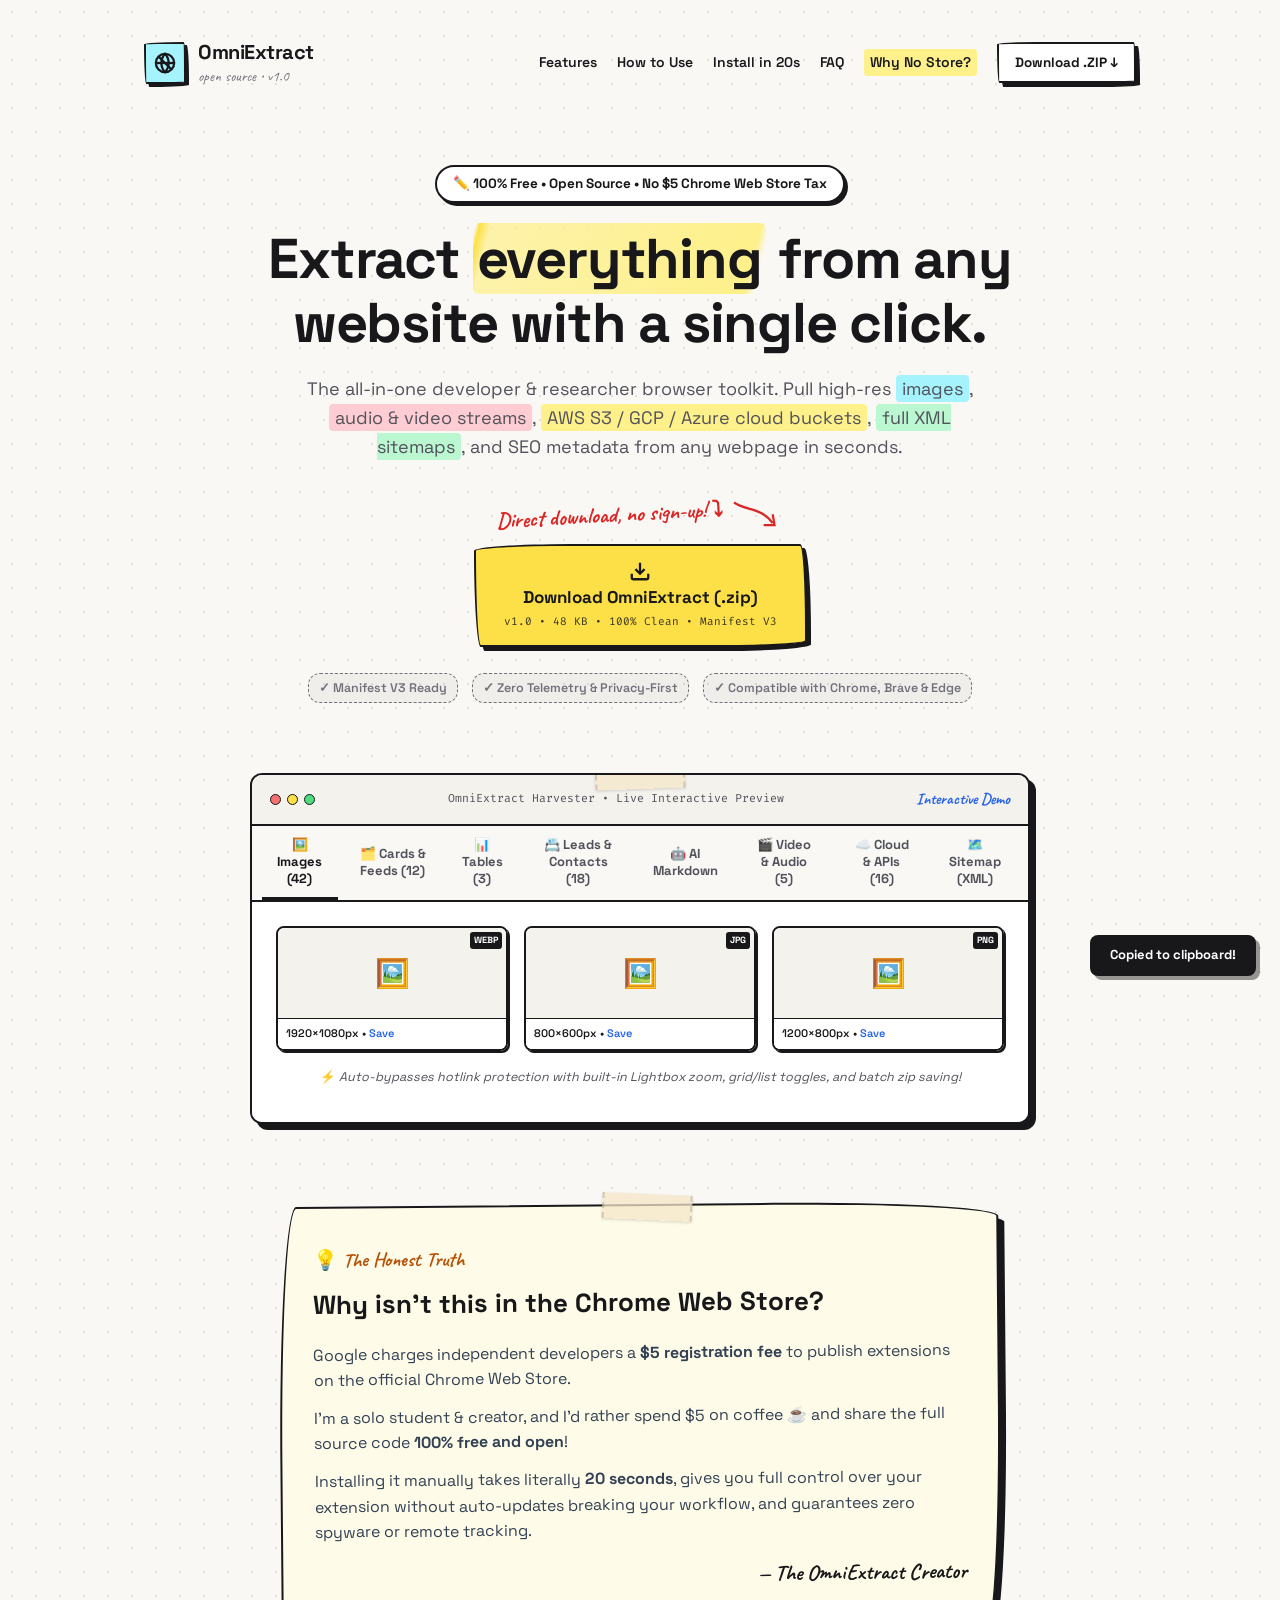
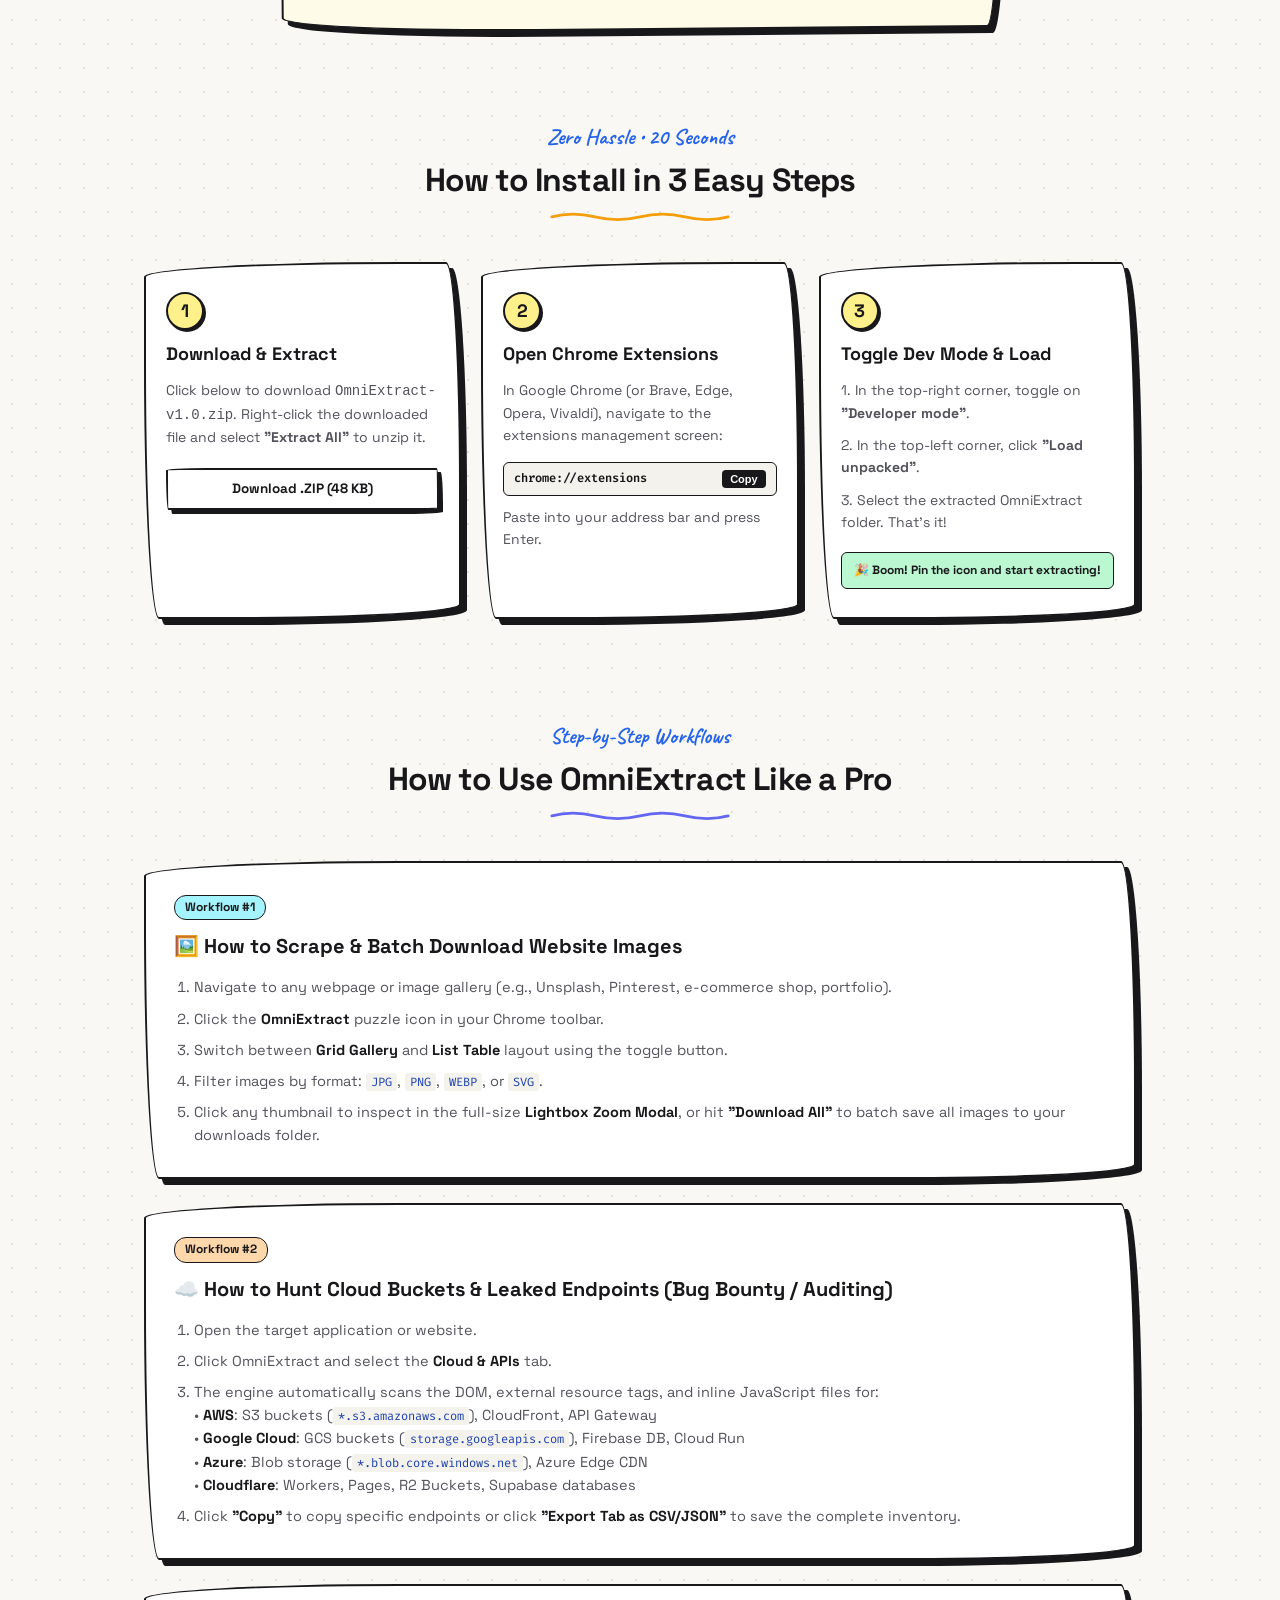
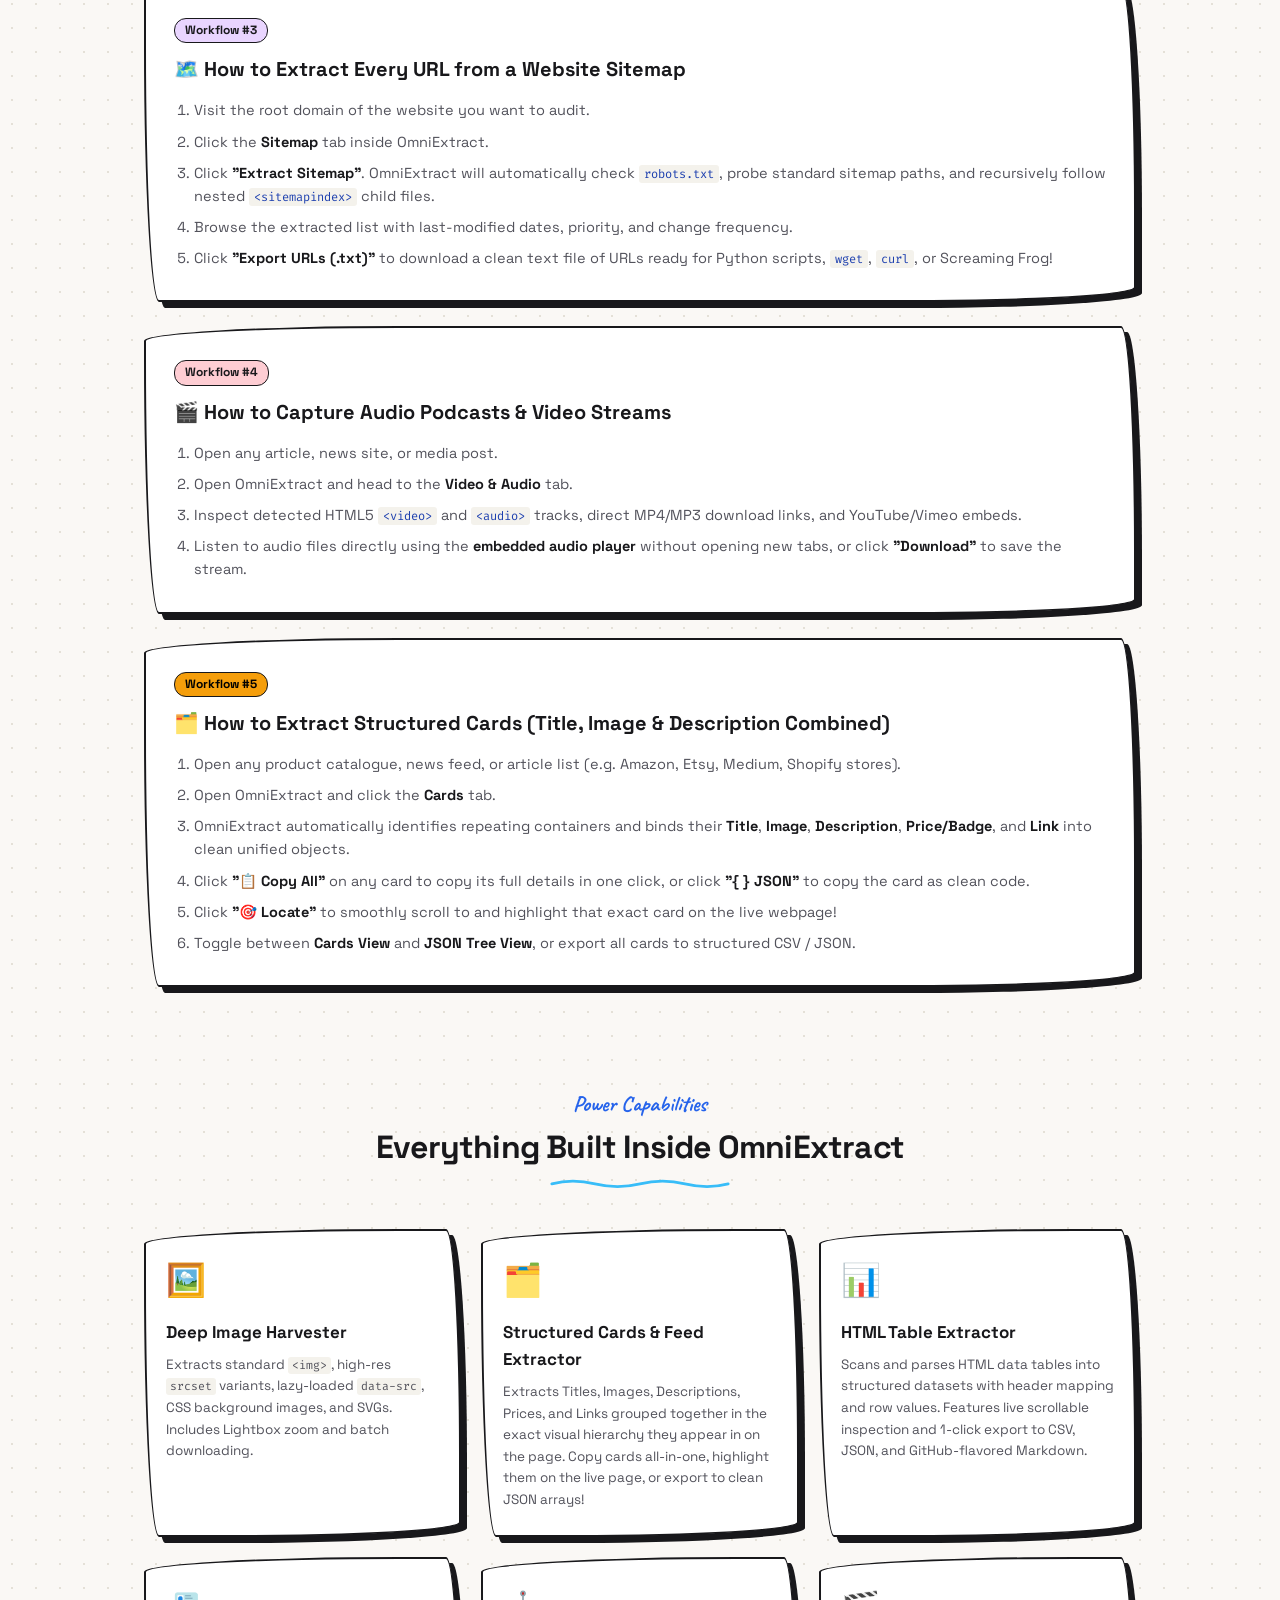
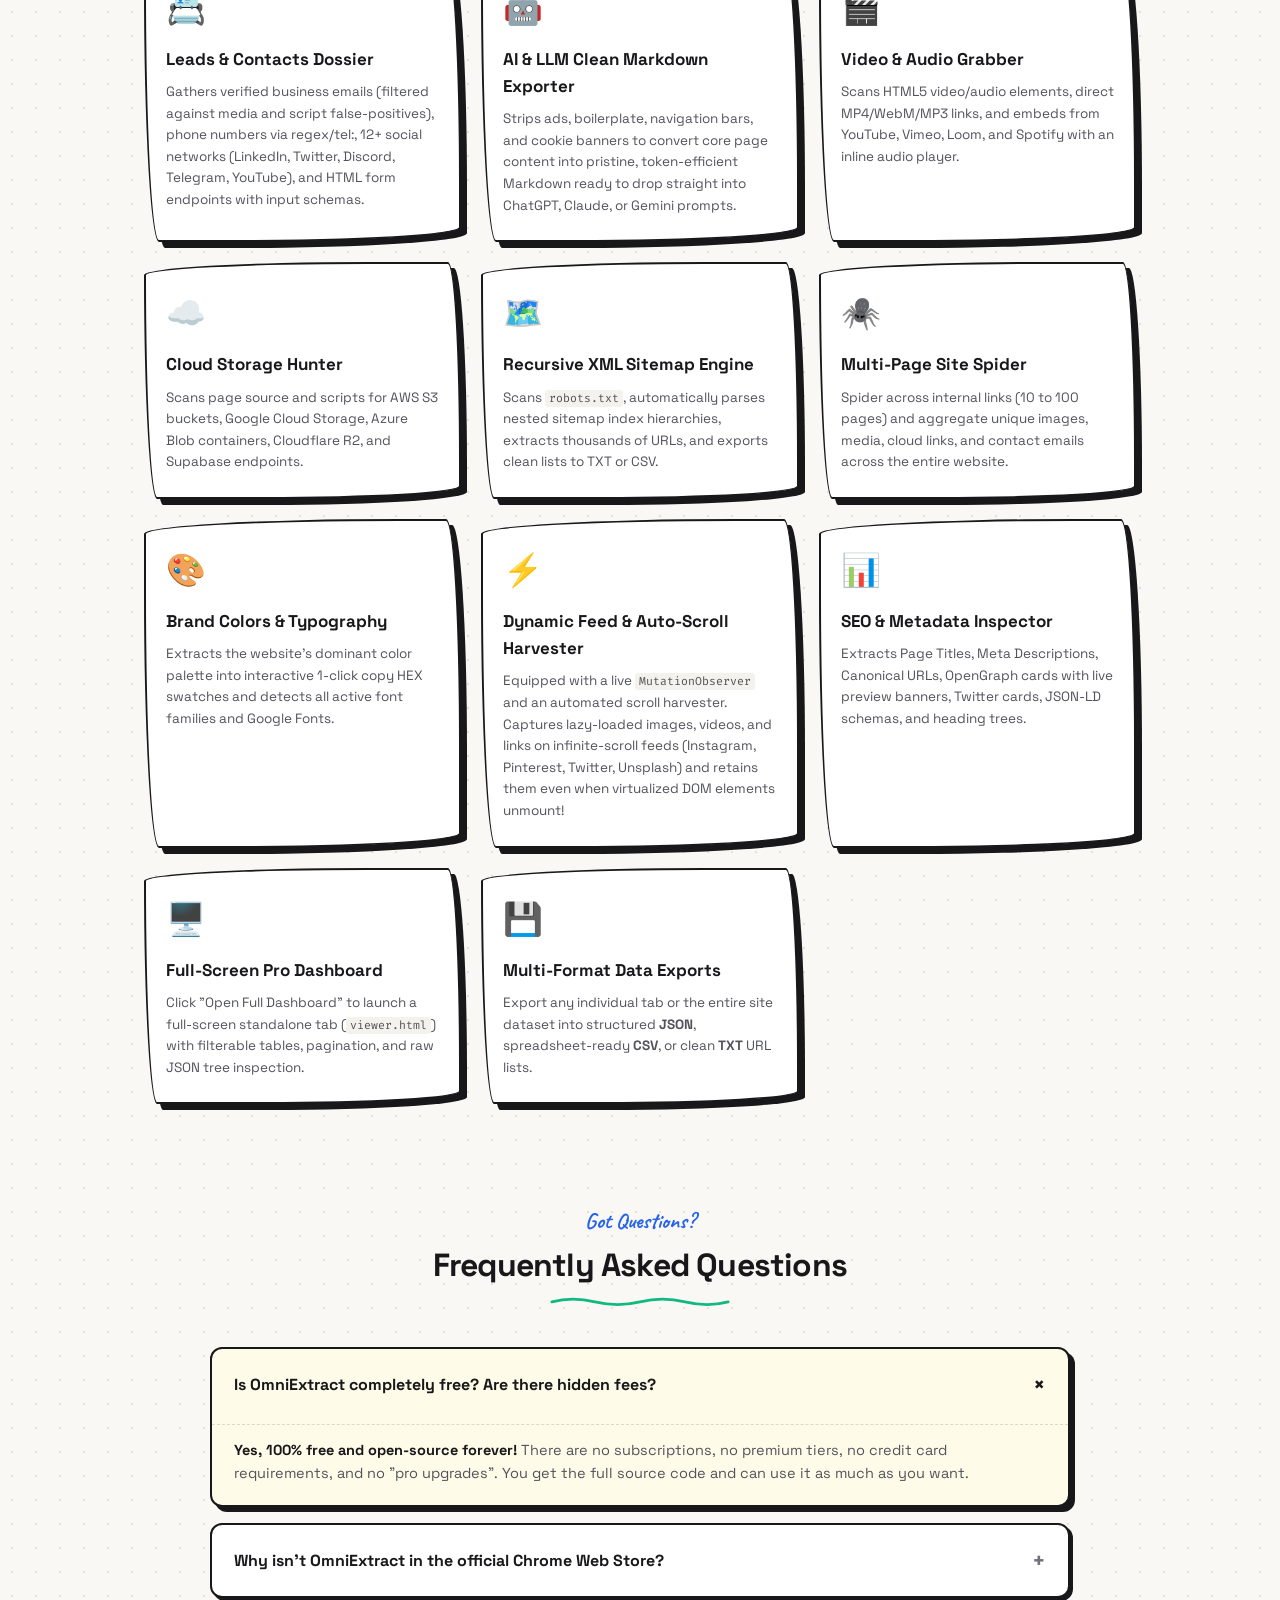
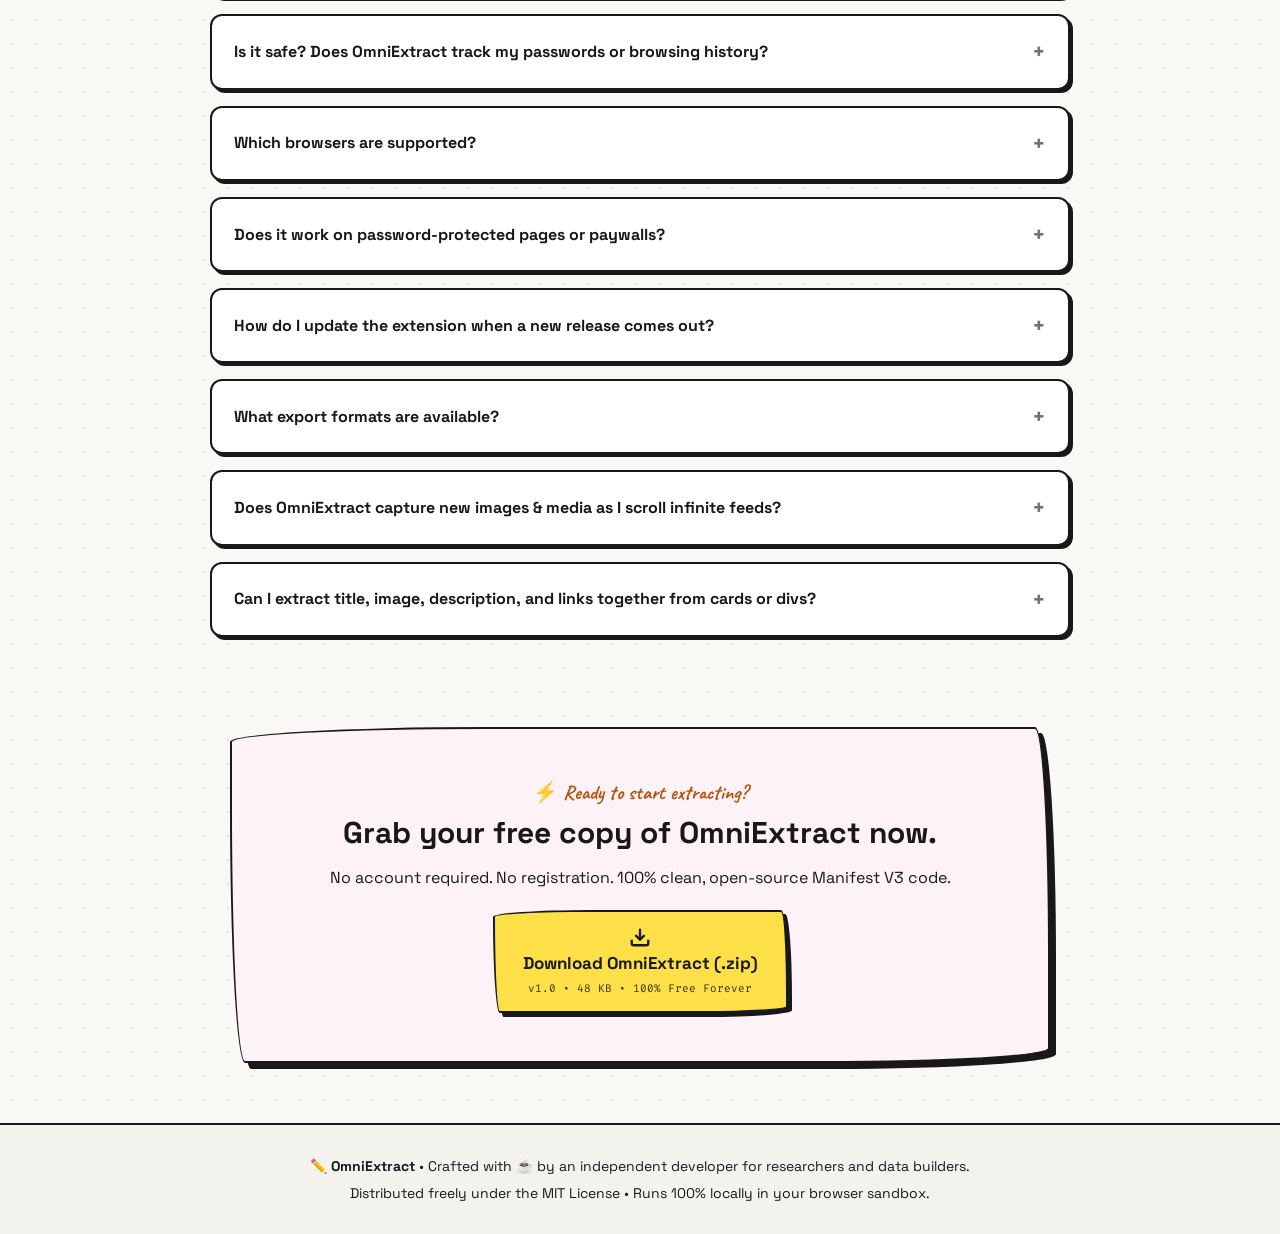
==== commit d2f73ee7: "Add Table Extractor, Leads Dossier, and AI Markdown Exporter" ====
--- a/website/index.html
+++ b/website/index.html
@@ -231,6 +231,9 @@
         <div class="mockup-tabs">
           <button class="m-tab active" data-target="m-images">🖼️ Images (42)</button>
           <button class="m-tab" data-target="m-cards">🗂️ Cards & Feeds (12)</button>
+          <button class="m-tab" data-target="m-tables">📊 Tables (3)</button>
+          <button class="m-tab" data-target="m-leads">📇 Leads & Contacts (18)</button>
+          <button class="m-tab" data-target="m-ai">🤖 AI Markdown</button>
           <button class="m-tab" data-target="m-media">🎬 Video & Audio (5)</button>
           <button class="m-tab" data-target="m-cloud">☁️ Cloud & APIs (16)</button>
           <button class="m-tab" data-target="m-sitemap">🗺️ Sitemap (XML)</button>
@@ -305,6 +308,119 @@
             </div>
             <div class="m-caption">
               ⚡ <em>Extracts Title, Image, Description, Price, and Link together in exact visual order!</em>
+            </div>
+          </div>
+
+          <!-- View: Tables -->
+          <div class="m-view" id="m-tables">
+            <div style="overflow-x: auto; border: 2px solid #000; border-radius: 6px; background: #fff; box-shadow: 2px 2px 0 #000;">
+              <table style="width: 100%; border-collapse: collapse; font-size: 12px; font-family: var(--font-mono);">
+                <thead>
+                  <tr style="background: #f1f5f9; border-bottom: 2px solid #000; text-align: left;">
+                    <th style="padding: 8px 12px; border-right: 1px solid #cbd5e1;">Cloud Provider</th>
+                    <th style="padding: 8px 12px; border-right: 1px solid #cbd5e1;">Storage Tier</th>
+                    <th style="padding: 8px 12px; border-right: 1px solid #cbd5e1;">Price ($/TB/mo)</th>
+                    <th style="padding: 8px 12px;">SLA Availability</th>
+                  </tr>
+                </thead>
+                <tbody>
+                  <tr style="border-bottom: 1px solid #e2e8f0;">
+                    <td style="padding: 6px 12px; font-weight: 700; border-right: 1px solid #e2e8f0;">Amazon Web Services</td>
+                    <td style="padding: 6px 12px; border-right: 1px solid #e2e8f0;"><span class="sketch-pill pill-orange">S3 Standard</span></td>
+                    <td style="padding: 6px 12px; border-right: 1px solid #e2e8f0;">$23.00</td>
+                    <td style="padding: 6px 12px;">99.99%</td>
+                  </tr>
+                  <tr style="border-bottom: 1px solid #e2e8f0;">
+                    <td style="padding: 6px 12px; font-weight: 700; border-right: 1px solid #e2e8f0;">Google Cloud</td>
+                    <td style="padding: 6px 12px; border-right: 1px solid #e2e8f0;"><span class="sketch-pill pill-blue">Cloud Storage</span></td>
+                    <td style="padding: 6px 12px; border-right: 1px solid #e2e8f0;">$20.00</td>
+                    <td style="padding: 6px 12px;">99.95%</td>
+                  </tr>
+                  <tr>
+                    <td style="padding: 6px 12px; font-weight: 700; border-right: 1px solid #e2e8f0;">Microsoft Azure</td>
+                    <td style="padding: 6px 12px; border-right: 1px solid #e2e8f0;"><span class="sketch-pill pill-cyan">Blob Hot</span></td>
+                    <td style="padding: 6px 12px; border-right: 1px solid #e2e8f0;">$18.40</td>
+                    <td style="padding: 6px 12px;">99.90%</td>
+                  </tr>
+                </tbody>
+              </table>
+            </div>
+            <div style="display: flex; gap: 8px; margin-top: 10px; font-size: 11px;">
+              <span class="action-txt">📥 Export CSV</span>
+              <span class="action-txt">{ } Export JSON</span>
+              <span class="action-txt">📝 Copy Markdown</span>
+              <span class="action-txt">🎯 Inspect Table</span>
+            </div>
+            <div class="m-caption">
+              ⚡ <em>Auto-detects HTML tables, parses headers & rows into structured objects with 1-click export to CSV, JSON, and Markdown!</em>
+            </div>
+          </div>
+
+          <!-- View: Leads & Contacts -->
+          <div class="m-view" id="m-leads">
+            <div class="sketch-list">
+              <div class="sketch-list-row">
+                <span class="row-icon">✉️</span>
+                <div class="row-text">
+                  <strong>press@company.com &bull; enterprise@sales.corp</strong>
+                  <small>Verified emails (filtered against .png, .js, and static file false-positives)</small>
+                </div>
+                <span class="sketch-pill pill-pink">EMAILS</span>
+              </div>
+              <div class="sketch-list-row">
+                <span class="row-icon">📞</span>
+                <div class="row-text">
+                  <strong>+1 (800) 555-0199 &bull; +44 20 7946 0991</strong>
+                  <small>Phone numbers detected via tel: links and international regex</small>
+                </div>
+                <span class="sketch-pill pill-yellow">PHONES</span>
+              </div>
+              <div class="sketch-list-row">
+                <span class="row-icon">🌐</span>
+                <div class="row-text">
+                  <div style="display: flex; flex-wrap: wrap; gap: 6px; margin-top: 2px;">
+                    <span class="sketch-pill pill-blue">LinkedIn</span>
+                    <span class="sketch-pill pill-orange">Twitter / X</span>
+                    <span class="sketch-pill pill-cyan">GitHub</span>
+                    <span class="sketch-pill pill-pink">Discord</span>
+                    <span class="sketch-pill pill-blue">Telegram</span>
+                    <span class="sketch-pill pill-yellow">YouTube</span>
+                  </div>
+                  <small style="margin-top: 4px; display: block;">12+ social channels automatically cataloged with profile handles</small>
+                </div>
+                <span class="sketch-pill pill-purple">PROFILES</span>
+              </div>
+              <div class="sketch-list-row">
+                <span class="row-icon">📝</span>
+                <div class="row-text">
+                  <strong>/api/v1/inquiry &bull; Method: POST</strong>
+                  <small>Form endpoints detected with input schemas: name, email, company, inquiry_type</small>
+                </div>
+                <span class="sketch-pill pill-emerald">FORM ENDPOINT</span>
+              </div>
+            </div>
+            <div class="m-caption">
+              ⚡ <em>Essential dossier for sales intelligence, B2B lead generation, competitive research, and security audits!</em>
+            </div>
+          </div>
+
+          <!-- View: AI & LLM Clean Markdown -->
+          <div class="m-view" id="m-ai">
+            <div style="border: 2px solid #000; border-radius: 6px; background: #1e1e2e; color: #cdd6f4; padding: 12px; font-family: var(--font-mono); font-size: 11.5px; line-height: 1.6; max-height: 140px; overflow-y: auto;">
+              <span style="color: #f38ba8;"># OmniExtract Multi-Cloud Architecture</span><br>
+              <span style="color: #a6e3a1;">OmniExtract</span> is an enterprise-grade web data harvester...<br><br>
+              <span style="color: #89b4fa;">## Key Capabilities</span><br>
+              - *Dynamic Scroll Harvester* with live MutationObserver<br>
+              - *Table to CSV/JSON/MD* converter<br>
+              - *Sitemap Index recursion* with infinite nesting support<br>
+            </div>
+            <div style="display: flex; gap: 8px; margin-top: 10px; font-size: 11px;">
+              <span class="action-txt">📋 Copy for ChatGPT / Claude</span>
+              <span class="action-txt">📥 Save .md File</span>
+              <span class="action-txt">🧹 Strips Ads & Navigation</span>
+            </div>
+            <div class="m-caption">
+              ⚡ <em>Converts any noisy webpage into clean, token-efficient Markdown prompt context for AI and LLMs!</em>
             </div>
           </div>
 
@@ -561,6 +677,24 @@
         </div>
 
         <div class="sketch-card feat-card">
+          <div class="feat-icon">📊</div>
+          <h3>HTML Table Extractor</h3>
+          <p>Scans and parses HTML data tables into structured datasets with header mapping and row values. Features live scrollable inspection and 1-click export to CSV, JSON, and GitHub-flavored Markdown.</p>
+        </div>
+
+        <div class="sketch-card feat-card">
+          <div class="feat-icon">📇</div>
+          <h3>Leads & Contacts Dossier</h3>
+          <p>Gathers verified business emails (filtered against media and script false-positives), phone numbers via regex/tel:, 12+ social networks (LinkedIn, Twitter, Discord, Telegram, YouTube), and HTML form endpoints with input schemas.</p>
+        </div>
+
+        <div class="sketch-card feat-card">
+          <div class="feat-icon">🤖</div>
+          <h3>AI & LLM Clean Markdown Exporter</h3>
+          <p>Strips ads, boilerplate, navigation bars, and cookie banners to convert core page content into pristine, token-efficient Markdown ready to drop straight into ChatGPT, Claude, or Gemini prompts.</p>
+        </div>
+
+        <div class="sketch-card feat-card">
           <div class="feat-icon">🎬</div>
           <h3>Video & Audio Grabber</h3>
           <p>Scans HTML5 video/audio elements, direct MP4/WebM/MP3 links, and embeds from YouTube, Vimeo, Loom, and Spotify with an inline audio player.</p>
--- a/website/style.css
+++ b/website/style.css
@@ -962,3 +962,6 @@
   .banner-box { padding: 32px 16px; }
 }
 
+
+.pill-emerald { background: #a7f3d0; }
+.pill-purple { background: #e9d5ff; }
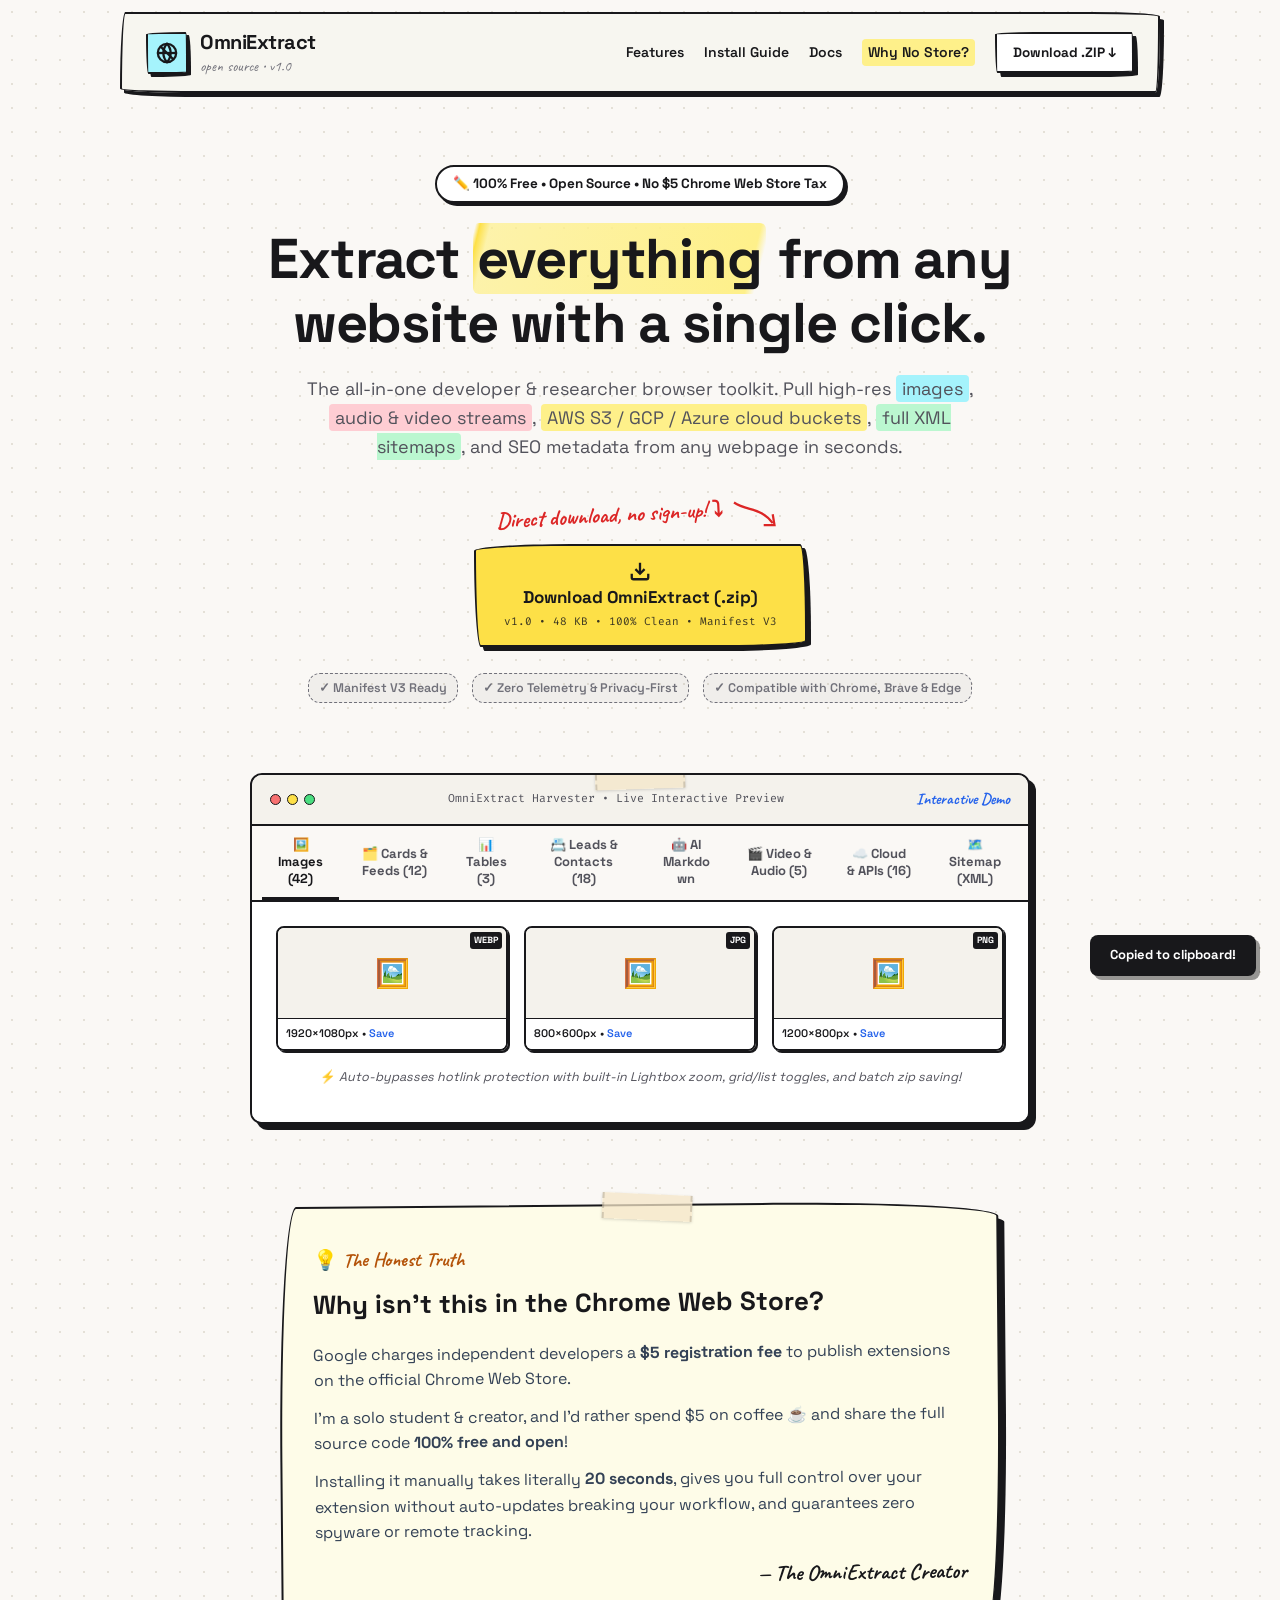
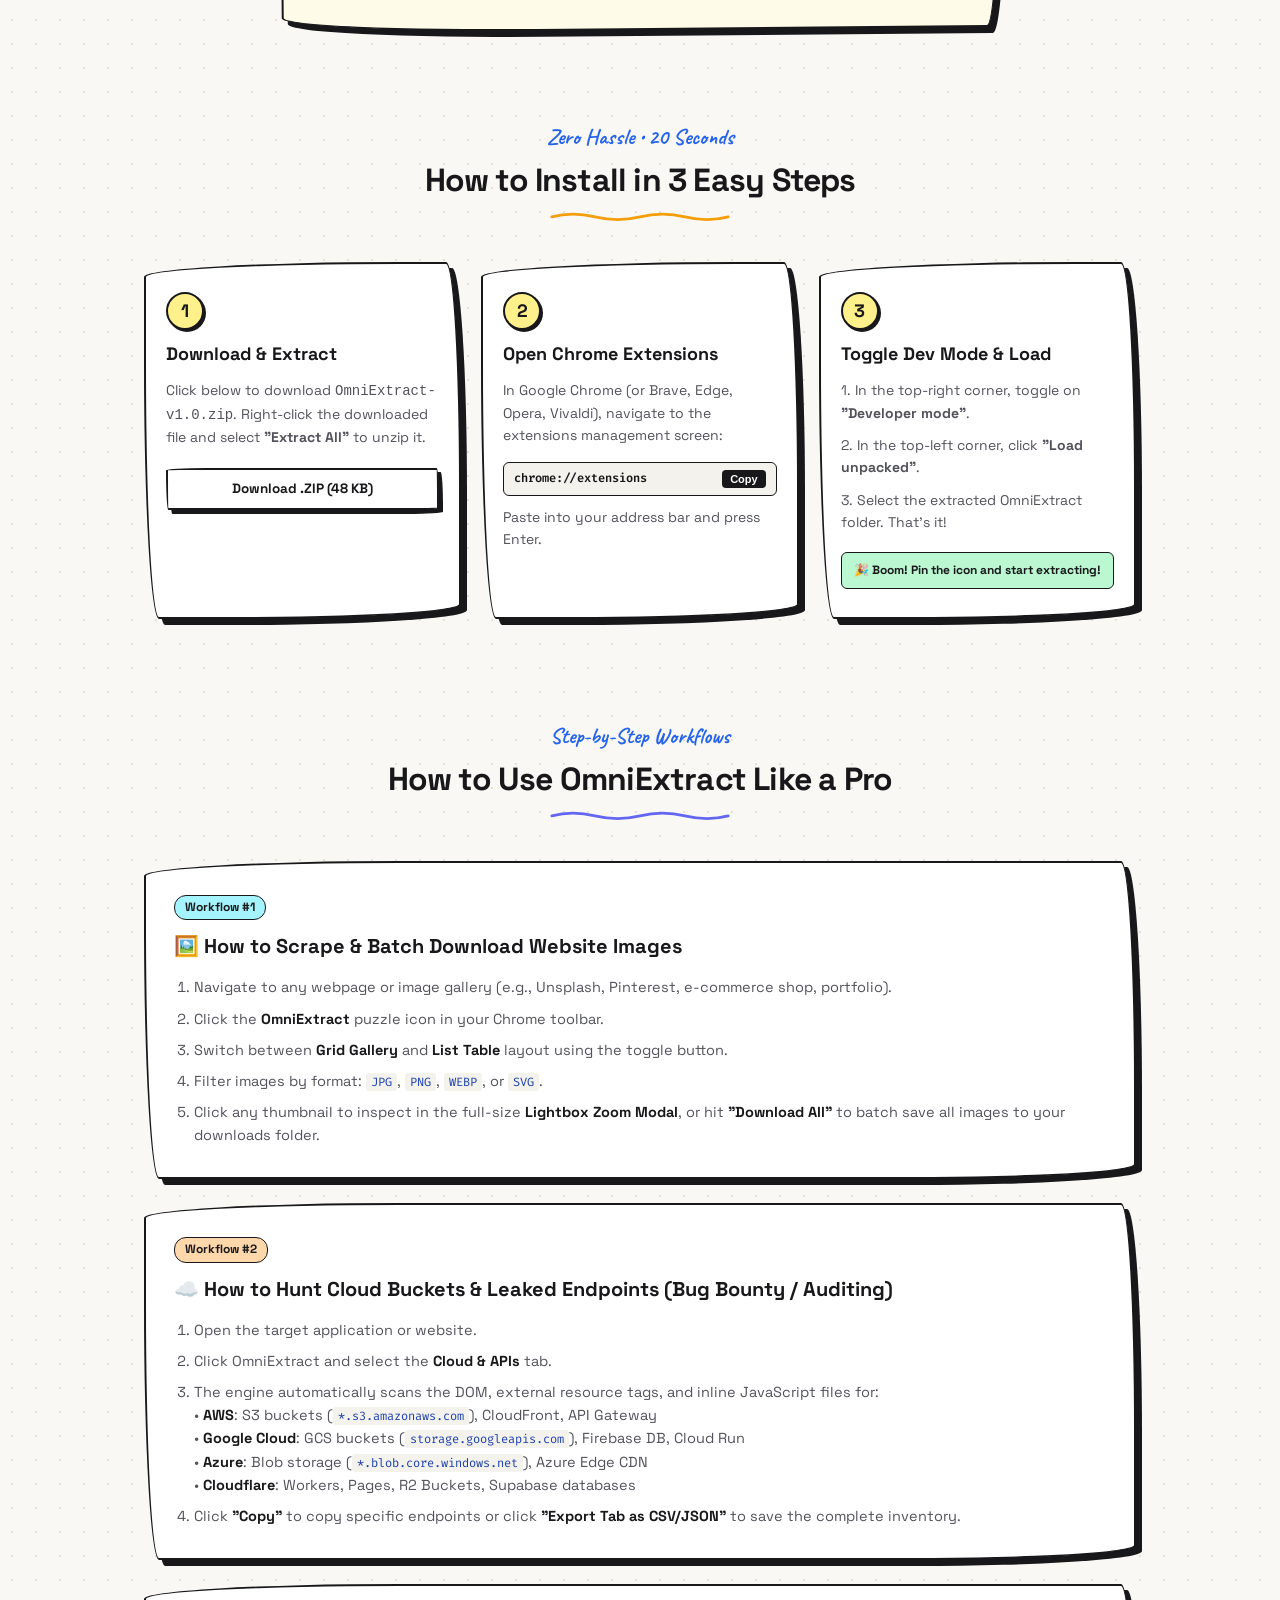
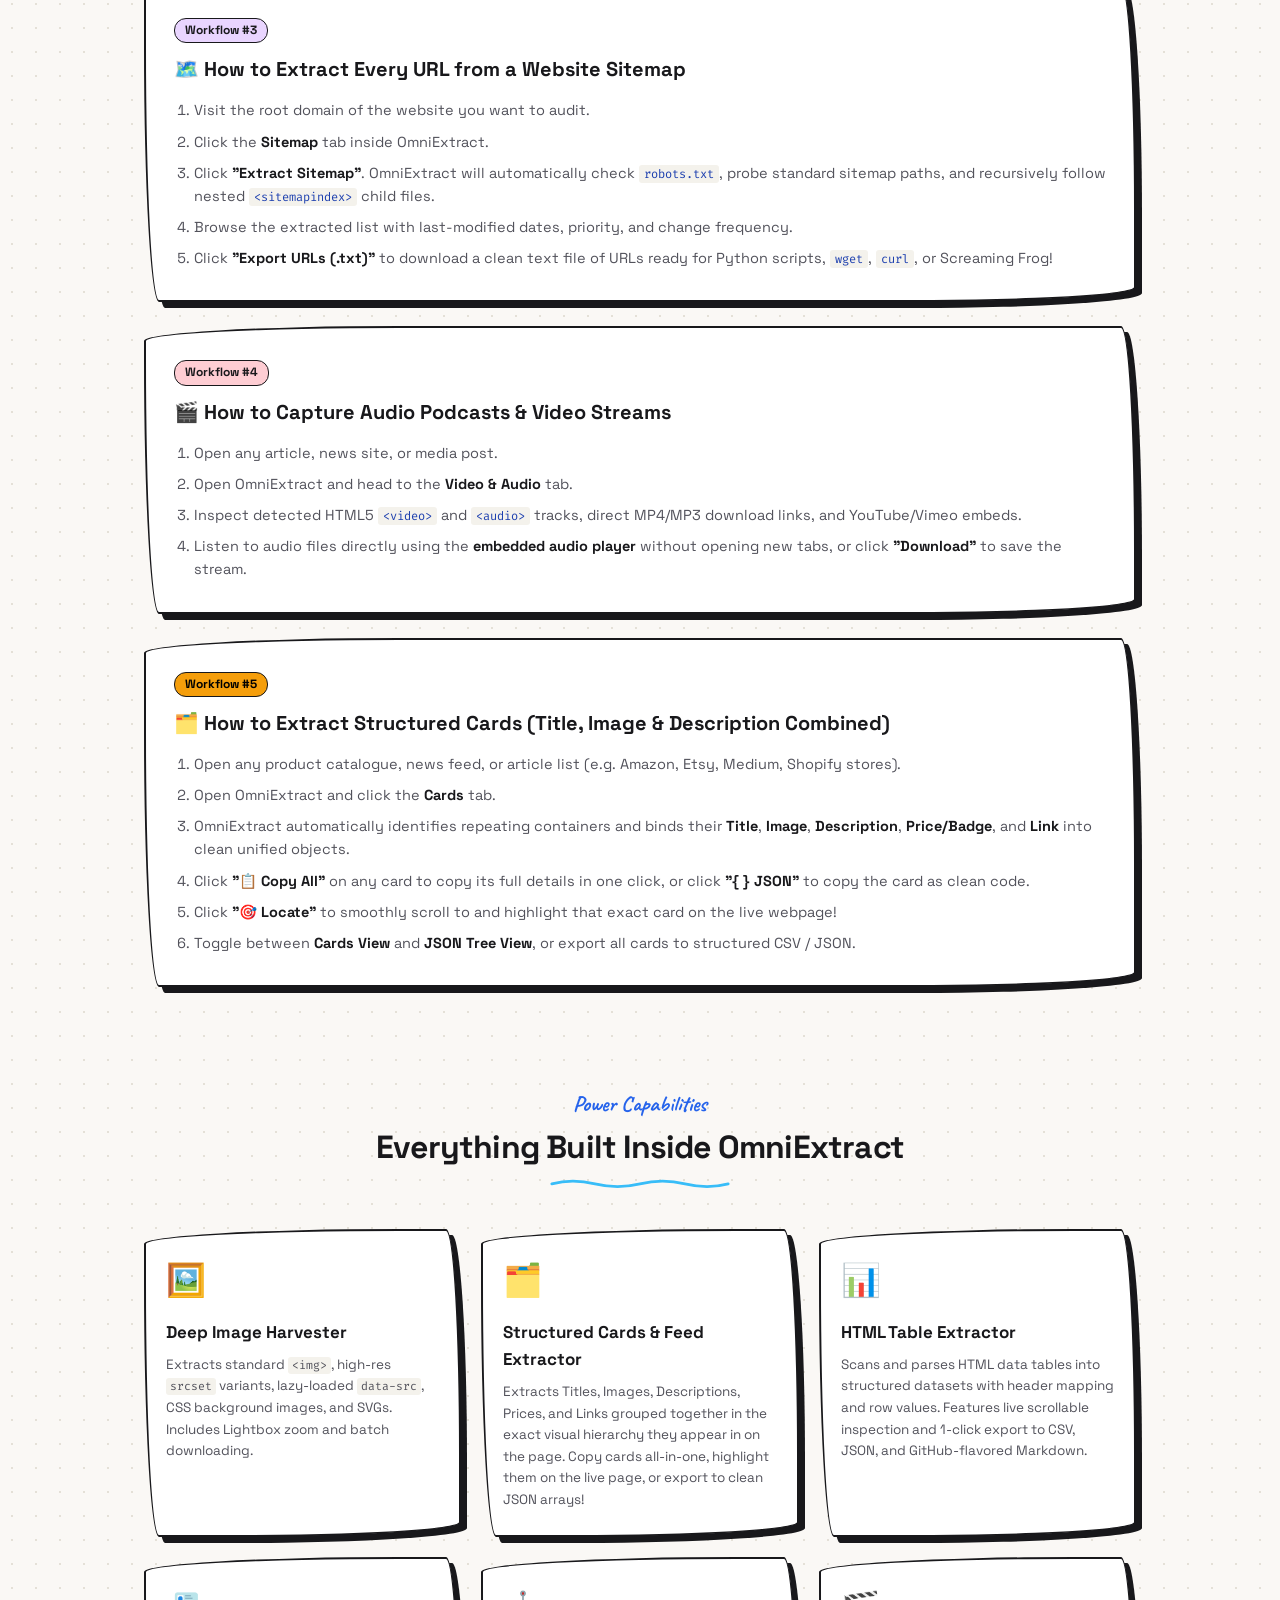
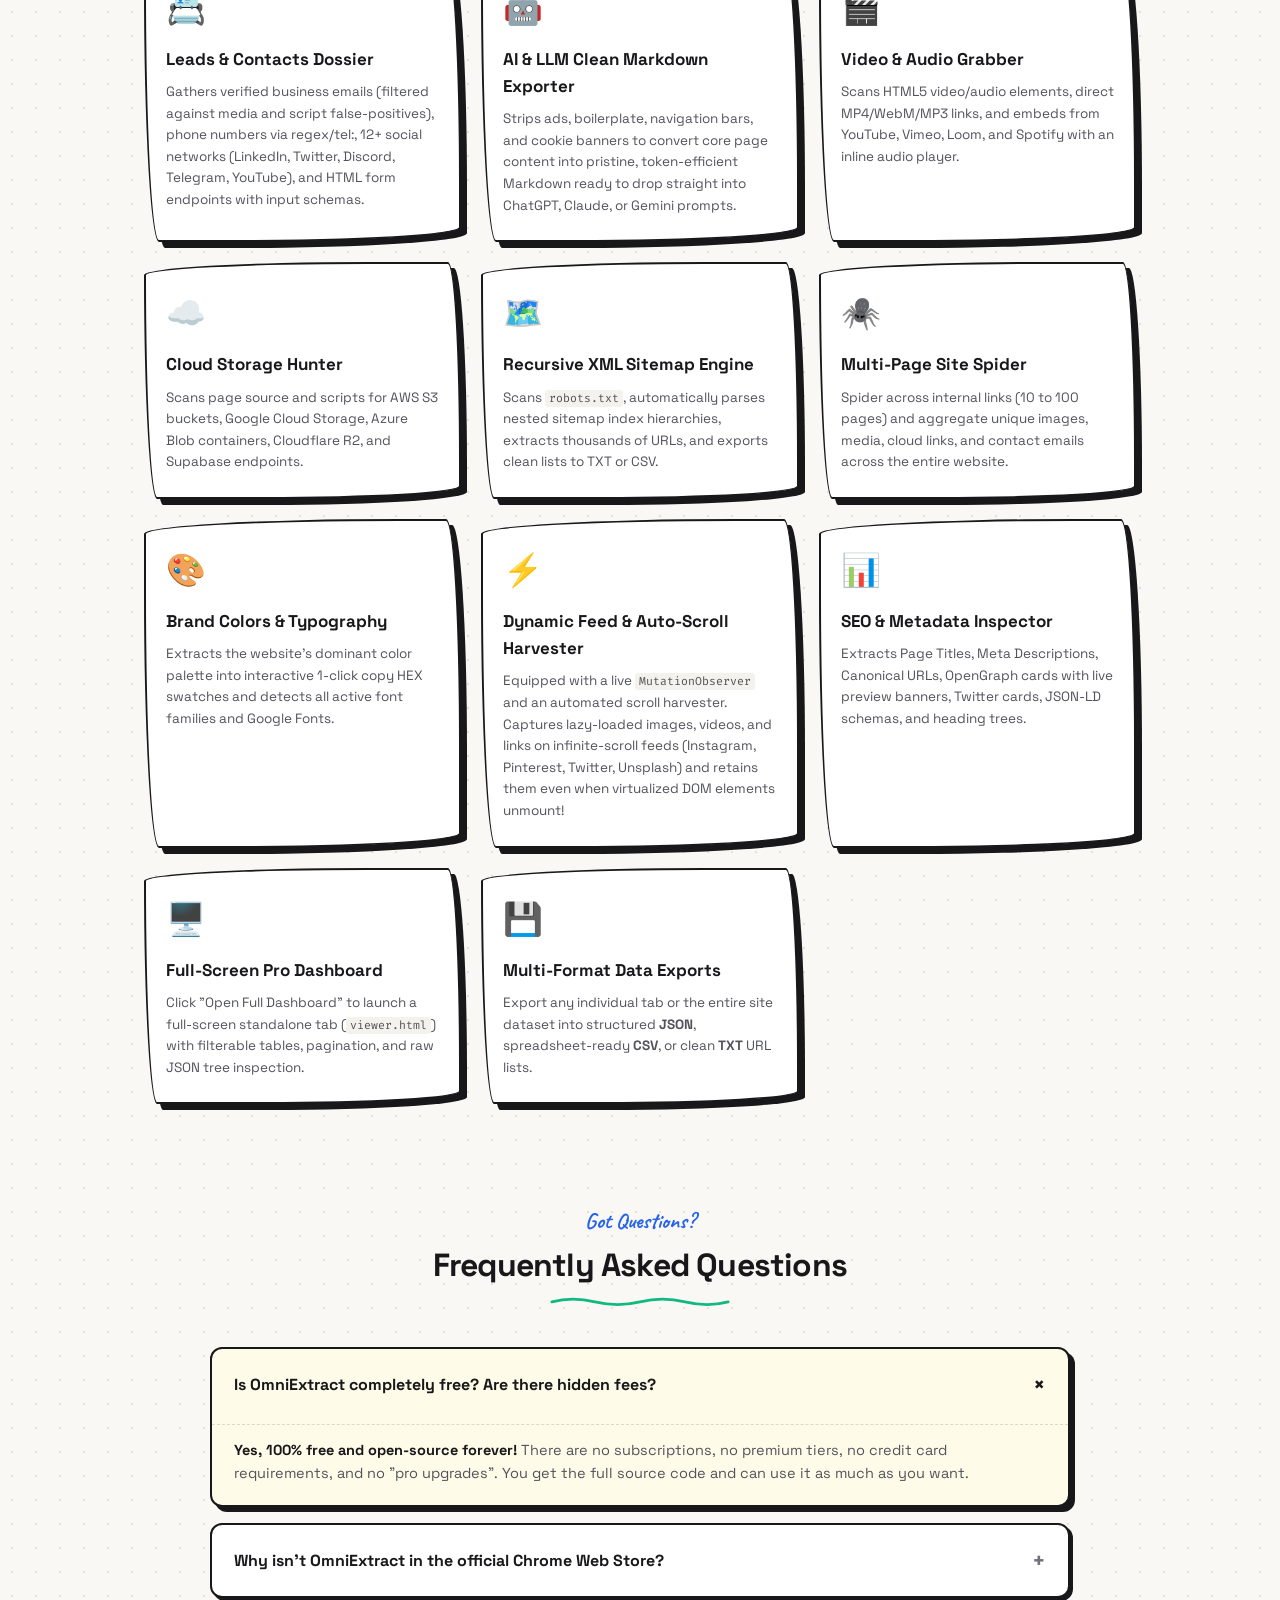
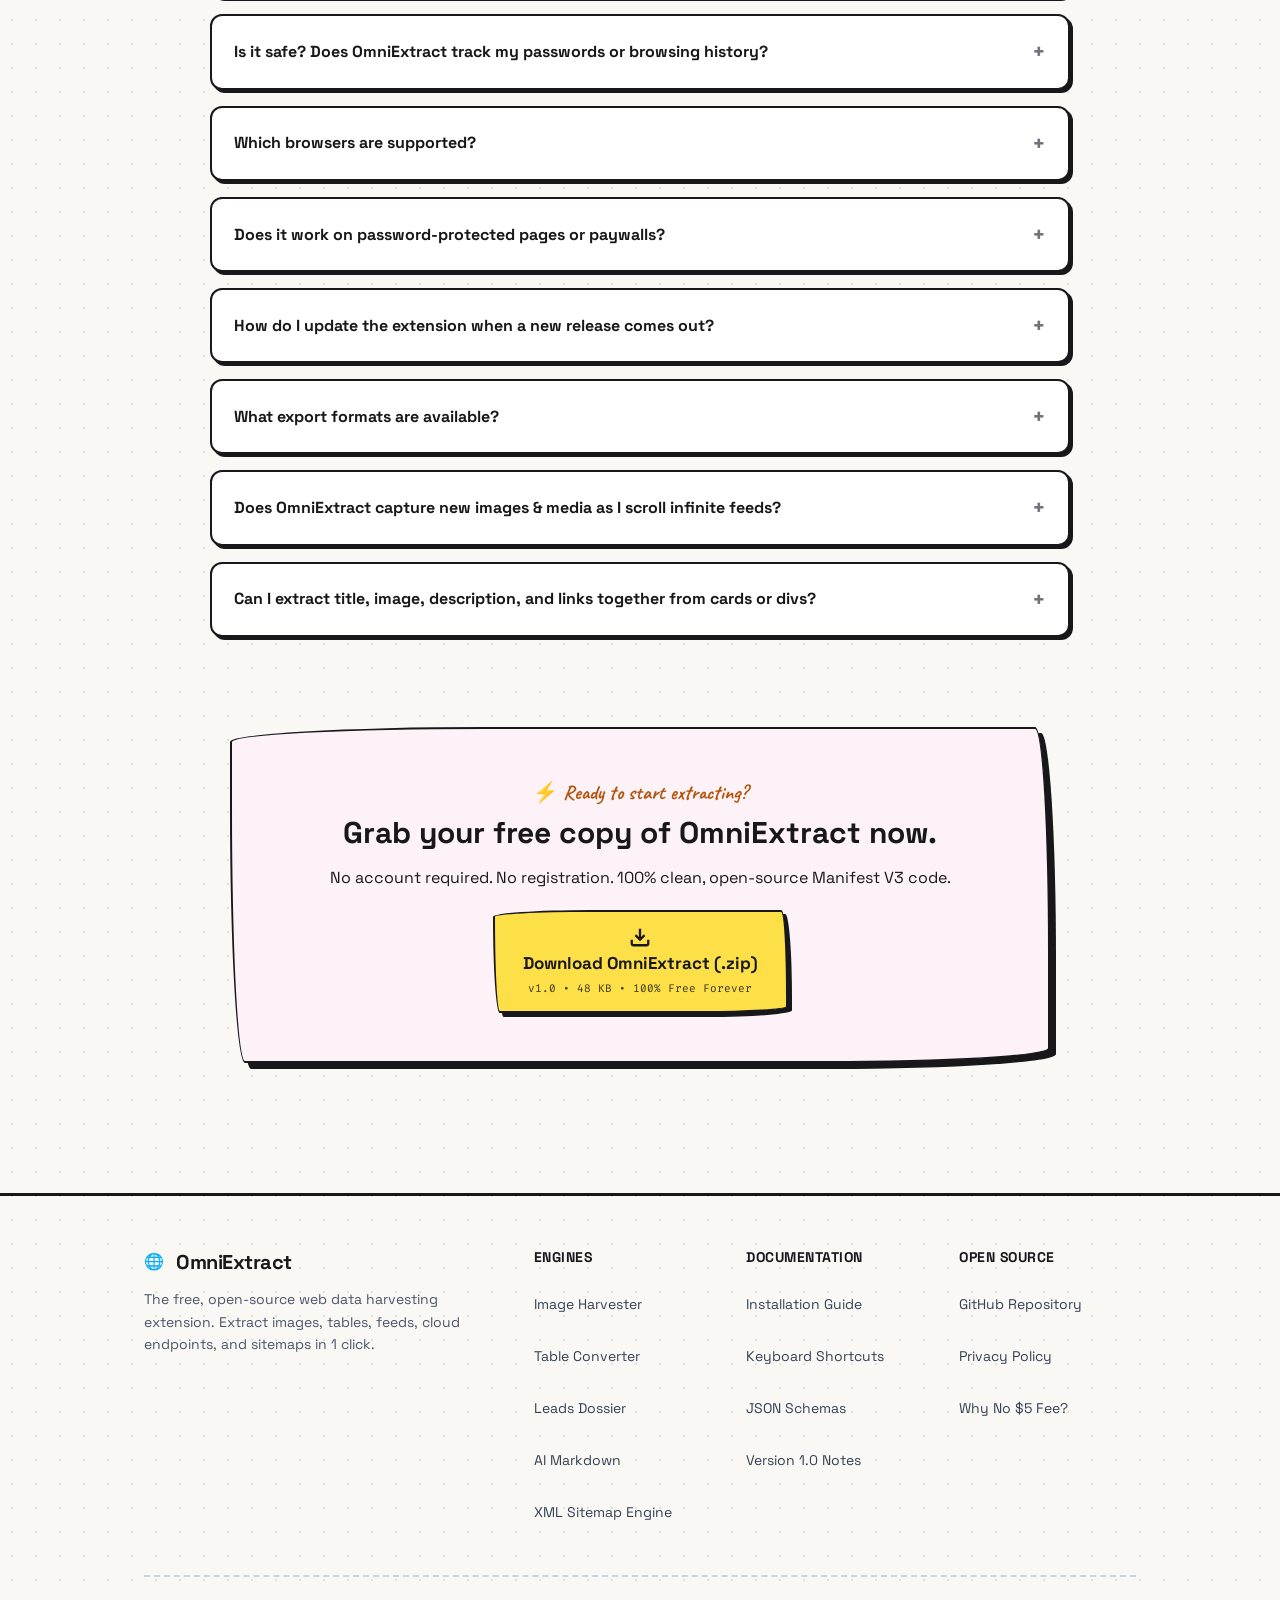
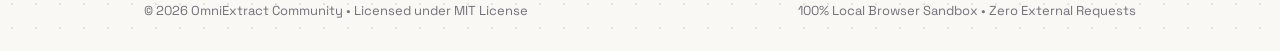
==== commit 5567f1d5: "Add comprehensive SEO infrastructure, sitemap.xml, robots.txt, and 5 supporting landing pages" ====
--- a/website/index.html
+++ b/website/index.html
@@ -40,11 +40,28 @@
   
   <link rel="stylesheet" href="style.css">
 
-  <!-- Structured Data: SoftwareApplication, FAQPage, HowTo -->
+  <!-- Structured Data: SoftwareApplication, WebSite, Breadcrumbs, FAQPage, HowTo -->
   <script type="application/ld+json">
   {
     "@context": "https://schema.org",
     "@graph": [
+      {
+        "@type": "WebSite",
+        "url": "https://omniextract.org/",
+        "name": "OmniExtract",
+        "description": "Free, open-source web data, cloud assets, and sitemap harvester Chrome extension."
+      },
+      {
+        "@type": "BreadcrumbList",
+        "itemListElement": [
+          {
+            "@type": "ListItem",
+            "position": 1,
+            "name": "Home",
+            "item": "https://omniextract.org/"
+          }
+        ]
+      },
       {
         "@type": "SoftwareApplication",
         "name": "OmniExtract",
@@ -156,10 +173,9 @@
     </div>
 
     <nav class="nav-links">
-      <a href="#features" class="nav-item">Features</a>
-      <a href="#how-to-use" class="nav-item">How to Use</a>
-      <a href="#install" class="nav-item">Install in 20s</a>
-      <a href="#faq" class="nav-item">FAQ</a>
+      <a href="features.html" class="nav-item">Features</a>
+      <a href="guide.html" class="nav-item">Install Guide</a>
+      <a href="docs.html" class="nav-item">Docs</a>
       <a href="#why-no-store" class="nav-item highlight-link">Why No Store?</a>
       <a href="OmniExtract-v1.0.zip" download class="btn-sketchy btn-sm header-cta">
         Download .ZIP ↓
@@ -888,11 +904,53 @@
 
   </main>
 
-  <!-- Sketchy Footer -->
-  <footer class="footer">
-    <div class="footer-content">
-      <p>✏️ <strong>OmniExtract</strong> • Crafted with ☕ by an independent developer for researchers and data builders.</p>
-      <p class="footer-sub">Distributed freely under the MIT License • Runs 100% locally in your browser sandbox.</p>
+  <!-- Rich Multi-Column Footer -->
+  <footer class="footer-multi">
+    <div class="container">
+      <div class="footer-grid">
+        <div class="footer-brand">
+          <div class="logo-group">
+            <div class="logo-icon">🌐</div>
+            <span class="logo-title">OmniExtract</span>
+          </div>
+          <p>The free, open-source web data harvesting extension. Extract images, tables, feeds, cloud endpoints, and sitemaps in 1 click.</p>
+        </div>
+
+        <div class="footer-col">
+          <h4>Engines</h4>
+          <ul class="footer-links-list">
+            <li><a href="features.html">Image Harvester</a></li>
+            <li><a href="features.html">Table Converter</a></li>
+            <li><a href="features.html">Leads Dossier</a></li>
+            <li><a href="features.html">AI Markdown</a></li>
+            <li><a href="features.html">XML Sitemap Engine</a></li>
+          </ul>
+        </div>
+
+        <div class="footer-col">
+          <h4>Documentation</h4>
+          <ul class="footer-links-list">
+            <li><a href="guide.html">Installation Guide</a></li>
+            <li><a href="docs.html">Keyboard Shortcuts</a></li>
+            <li><a href="docs.html">JSON Schemas</a></li>
+            <li><a href="changelog.html">Version 1.0 Notes</a></li>
+          </ul>
+        </div>
+
+        <div class="footer-col">
+          <h4>Open Source</h4>
+          <ul class="footer-links-list">
+            <li><a href="https://github.com/antitest1000-cmyk/extract-extention-" target="_blank" rel="noopener">GitHub Repository</a></li>
+            <li><a href="privacy.html">Privacy Policy</a></li>
+            <li><a href="#why-no-store">Why No $5 Fee?</a></li>
+          </ul>
+        </div>
+      </div>
+
+      <div class="footer-bottom">
+        <div>© 2026 OmniExtract Community • Licensed under MIT License</div>
+        <div>100% Local Browser Sandbox • Zero External Requests</div>
+      </div>
     </div>
   </footer>
 
--- a/website/style.css
+++ b/website/style.css
@@ -42,7 +42,7 @@
   color: var(--ink-black);
   line-height: 1.6;
   font-size: 16px;
-  overflow-x: hidden;
+  overflow-wrap: anywhere;
   /* Subtle sketchbook graph paper grid */
   background-image: 
     radial-gradient(#e4e0d7 1px, transparent 1px);
@@ -56,14 +56,24 @@
   padding: 0 24px;
 }
 
-/* 1. Header */
+/* 1. Header (Sticky & Always Accessible) */
 .header {
   max-width: 1040px;
-  margin: 20px auto 0;
-  padding: 16px 24px;
+  margin: 12px auto;
+  padding: 12px 24px;
   display: flex;
   align-items: center;
   justify-content: space-between;
+  position: sticky;
+  top: 10px;
+  z-index: 1000;
+  background: rgba(247, 246, 240, 0.94);
+  backdrop-filter: blur(10px);
+  -webkit-backdrop-filter: blur(10px);
+  border: var(--border-sketch);
+  border-radius: var(--radius-sketch-alt);
+  box-shadow: 4px 4px 0px var(--ink-black);
+  transition: all 0.2s ease;
 }
 
 .logo-group {
@@ -965,3 +975,225 @@
 
 .pill-emerald { background: #a7f3d0; }
 .pill-purple { background: #e9d5ff; }
+
+/* ==========================================================================
+   SUB-PAGE & SEO SUPPORTING ARCHITECTURE
+   ========================================================================== */
+
+/* Breadcrumbs Navigation */
+.breadcrumbs {
+  display: flex;
+  align-items: center;
+  flex-wrap: wrap;
+  gap: 8px;
+  font-size: 13px;
+  margin: 16px 0 24px 0;
+  color: var(--ink-muted);
+}
+
+.breadcrumbs a {
+  color: var(--ink-black);
+  text-decoration: underline;
+  text-underline-offset: 3px;
+  font-weight: 600;
+  min-height: 44px;
+  display: inline-flex;
+  align-items: center;
+}
+
+.breadcrumbs .separator {
+  color: var(--ink-muted);
+}
+
+.breadcrumbs .current {
+  font-weight: 700;
+  color: var(--ink-black);
+}
+
+/* Subpage Hero */
+.subpage-hero {
+  text-align: left;
+  padding: 30px 0 20px 0;
+}
+
+.subpage-hero h1 {
+  font-size: clamp(2rem, 1.6rem + 1.8vw, 3rem);
+  font-weight: 800;
+  line-height: 1.2;
+  margin-bottom: 12px;
+}
+
+.subpage-hero p.lead {
+  font-size: 18px;
+  color: #334155;
+  max-width: 800px;
+  line-height: 1.6;
+}
+
+/* Feature Deep-Dive Grid */
+.feature-deep-grid {
+  display: flex;
+  flex-direction: column;
+  gap: 28px;
+  margin: 32px 0;
+}
+
+.feature-deep-card {
+  background: #fff;
+  border: 2.5px solid var(--ink-black);
+  border-radius: var(--border-radius-card);
+  padding: 28px;
+  box-shadow: var(--shadow-sketch);
+}
+
+.feature-deep-card h3 {
+  font-size: 22px;
+  margin-bottom: 8px;
+  display: flex;
+  align-items: center;
+  gap: 10px;
+}
+
+.feature-meta-chips {
+  display: flex;
+  flex-wrap: wrap;
+  gap: 8px;
+  margin: 10px 0 16px 0;
+}
+
+.feature-deep-card ul {
+  padding-left: 20px;
+  margin: 12px 0;
+}
+
+.feature-deep-card li {
+  margin-bottom: 6px;
+  color: #334155;
+}
+
+/* Documentation Code Box */
+.docs-code-box {
+  background: #0f172a;
+  color: #e2e8f0;
+  border: 2px solid var(--ink-black);
+  border-radius: 8px;
+  padding: 16px 20px;
+  font-family: var(--font-mono);
+  font-size: 13px;
+  line-height: 1.6;
+  overflow-x: auto;
+  margin: 16px 0;
+}
+
+/* Installation Step Box */
+.step-instruction-box {
+  background: #fff;
+  border: 2px solid var(--ink-black);
+  border-radius: 12px;
+  padding: 24px;
+  margin-bottom: 24px;
+  box-shadow: var(--shadow-sketch);
+}
+
+.step-header {
+  display: flex;
+  align-items: center;
+  gap: 12px;
+  margin-bottom: 14px;
+}
+
+.step-badge {
+  background: var(--marker-yellow);
+  border: 2px solid var(--ink-black);
+  border-radius: 50%;
+  width: 36px;
+  height: 36px;
+  display: flex;
+  align-items: center;
+  justify-content: center;
+  font-weight: 800;
+  font-size: 18px;
+  flex-shrink: 0;
+}
+
+/* Rich Multi-Column Footer */
+.footer-multi {
+  background-color: var(--card-bg);
+  border-top: 3px solid var(--ink-black);
+  padding: 50px 24px 30px 24px;
+  margin-top: 70px;
+}
+
+.footer-multi .container {
+  max-width: 1040px;
+  margin: 0 auto;
+}
+
+.footer-grid {
+  display: grid;
+  grid-template-columns: 2fr 1fr 1fr 1fr;
+  gap: 36px;
+  margin-bottom: 40px;
+}
+
+.footer-brand p {
+  font-size: 14px;
+  color: #475569;
+  line-height: 1.6;
+  margin-top: 10px;
+  max-width: 320px;
+}
+
+.footer-col h4 {
+  font-size: 14px;
+  font-weight: 800;
+  text-transform: uppercase;
+  letter-spacing: 0.5px;
+  margin-bottom: 14px;
+  color: var(--ink-black);
+}
+
+.footer-links-list {
+  list-style: none;
+  padding: 0;
+  margin: 0;
+  display: flex;
+  flex-direction: column;
+  gap: 8px;
+}
+
+.footer-links-list a {
+  color: #334155;
+  text-decoration: none;
+  font-size: 14px;
+  transition: all 0.15s ease;
+  display: inline-flex;
+  align-items: center;
+  min-height: 44px;
+}
+
+.footer-links-list a:hover {
+  color: var(--ink-black);
+  text-decoration: underline;
+  text-underline-offset: 4px;
+  transform: translateX(3px);
+}
+
+.footer-bottom {
+  border-top: 2px dashed #cbd5e1;
+  padding-top: 24px;
+  display: flex;
+  align-items: center;
+  justify-content: space-between;
+  flex-wrap: wrap;
+  gap: 14px;
+  font-size: 13px;
+  color: var(--ink-muted);
+}
+
+@media (max-width: 768px) {
+  .footer-grid {
+    grid-template-columns: 1fr;
+    gap: 28px;
+  }
+}
